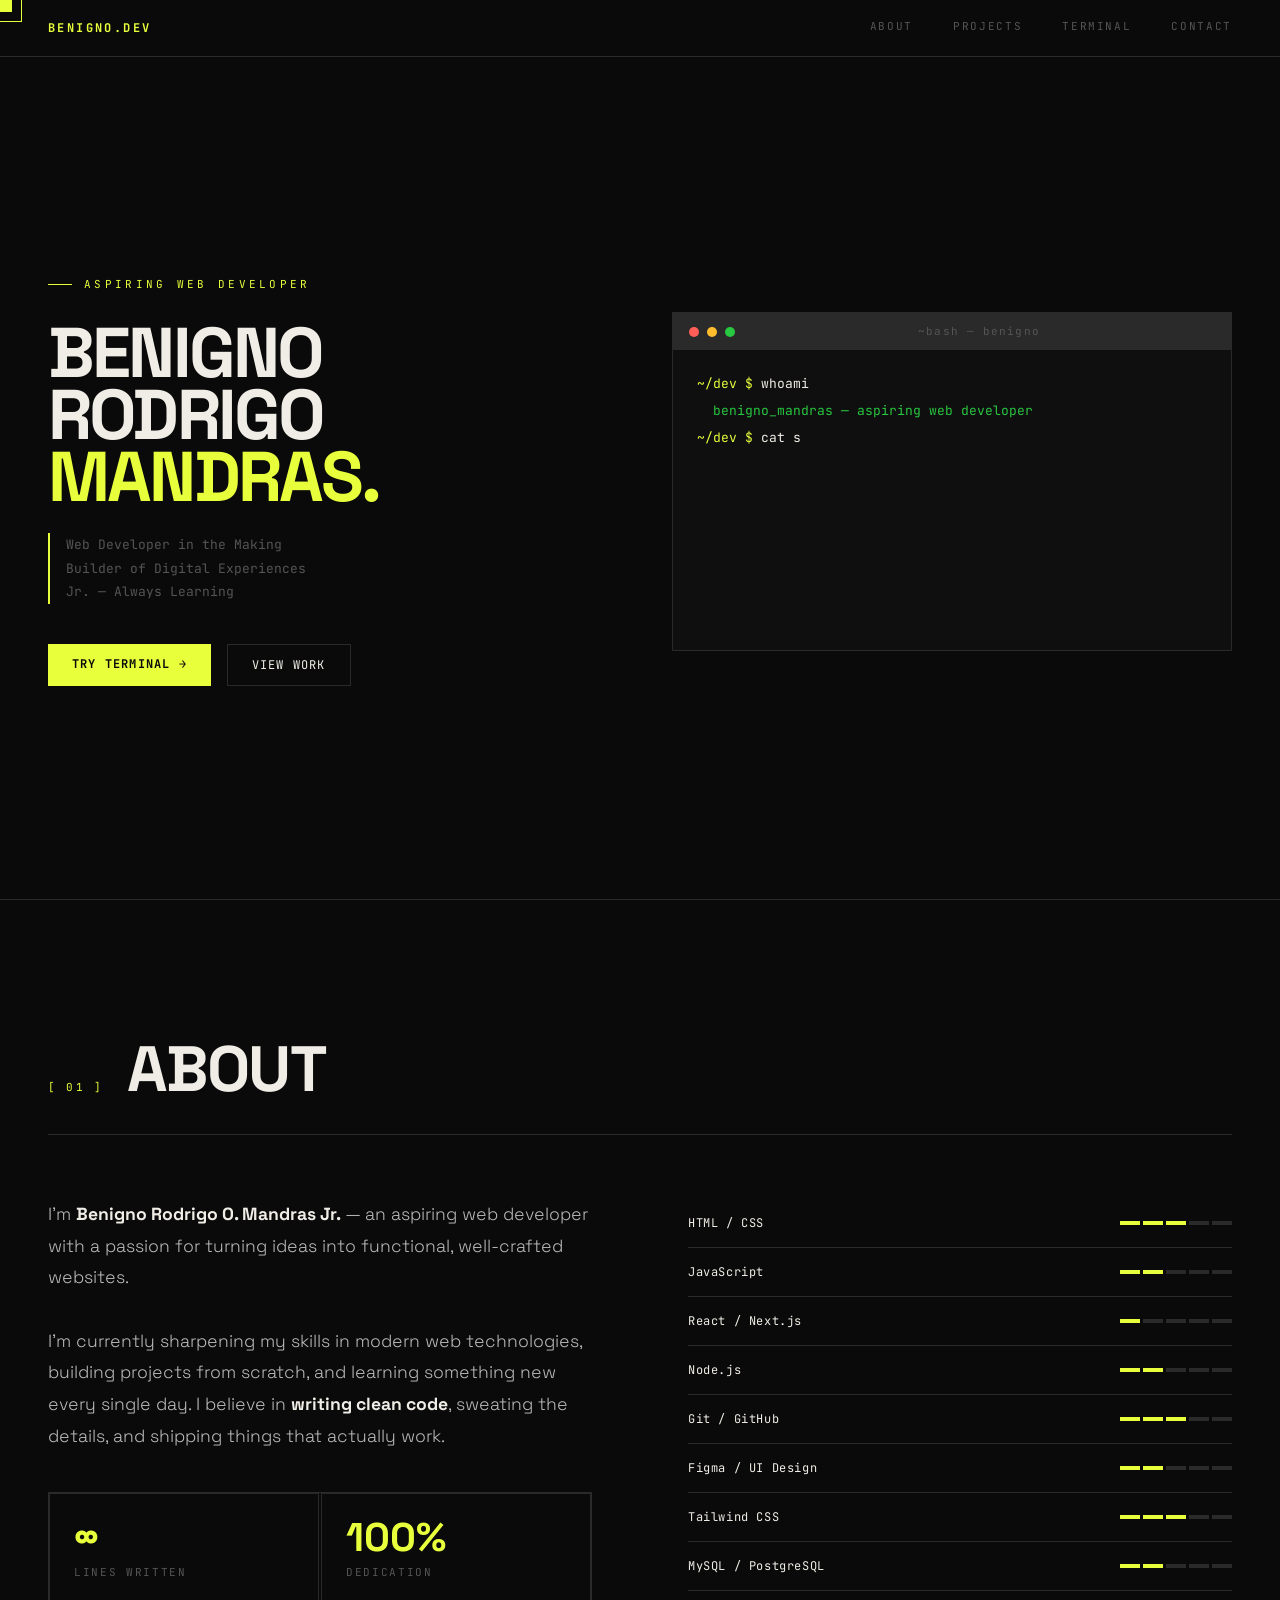
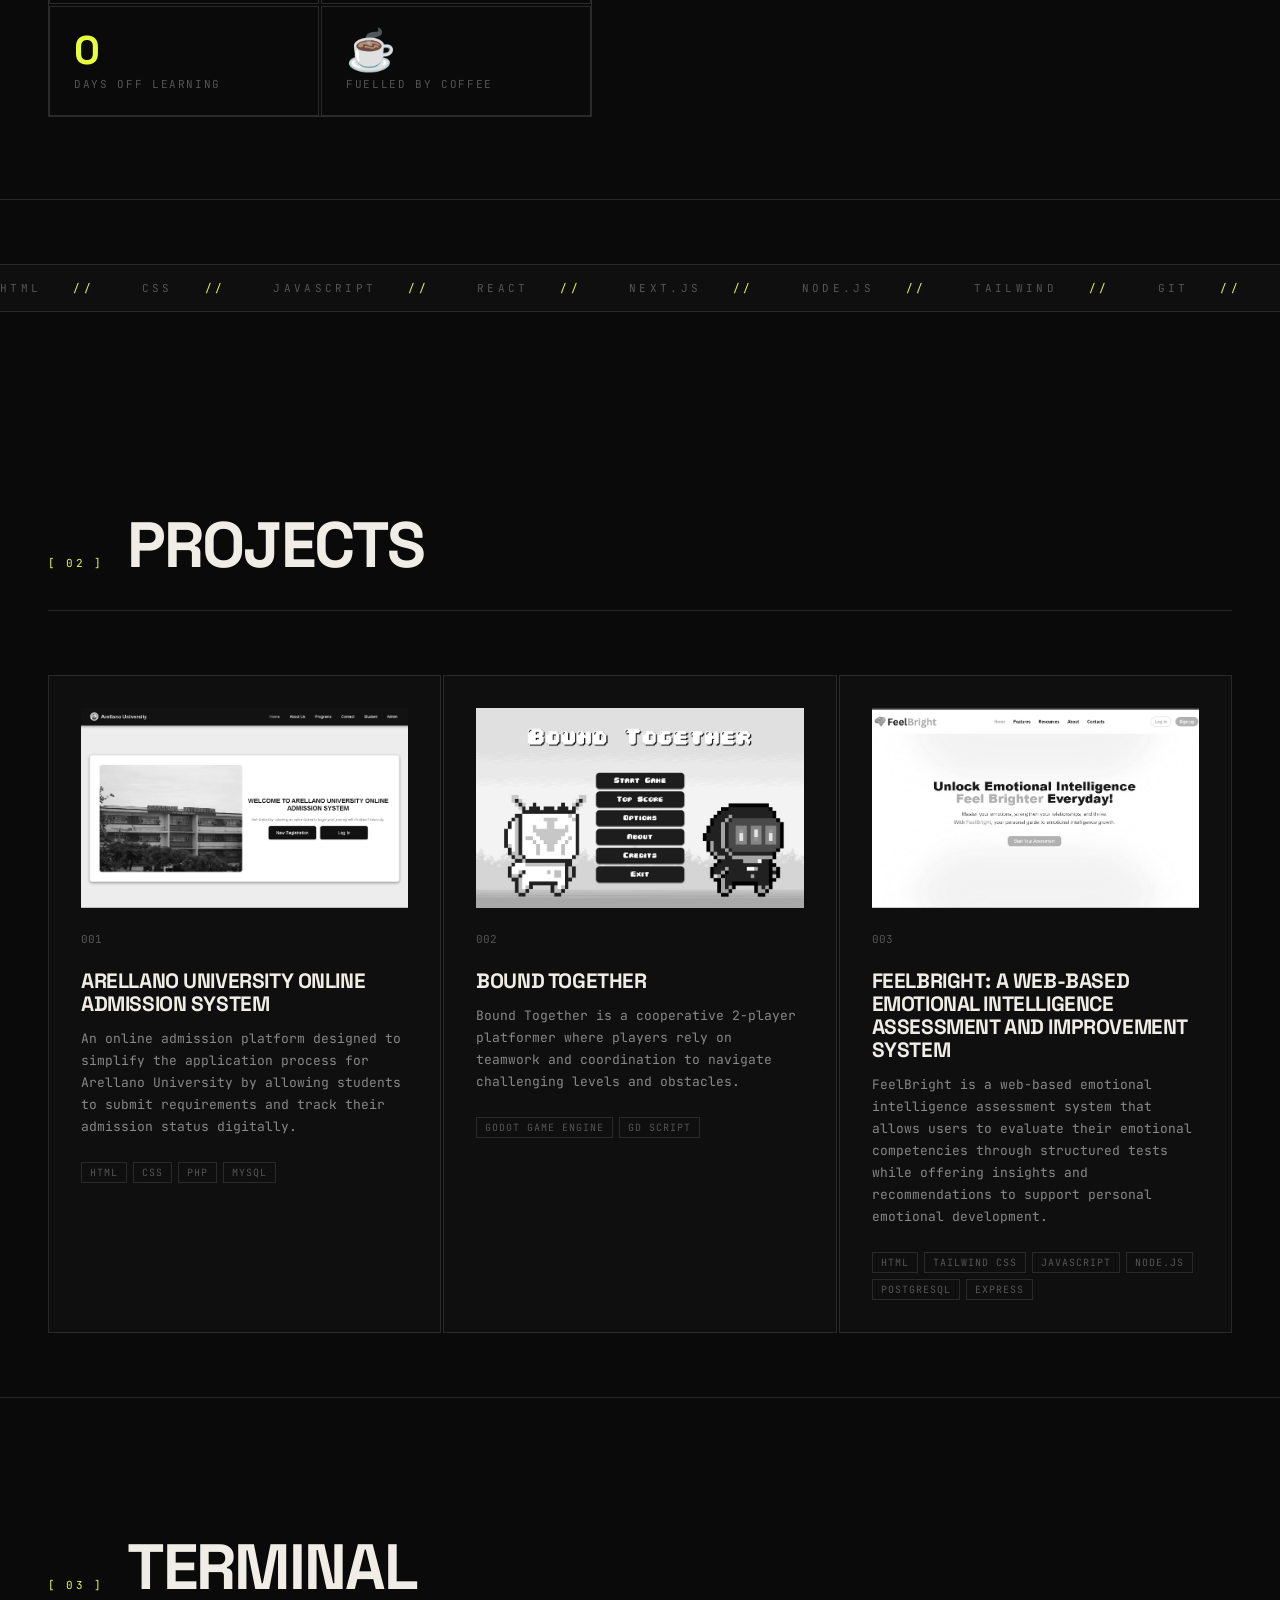
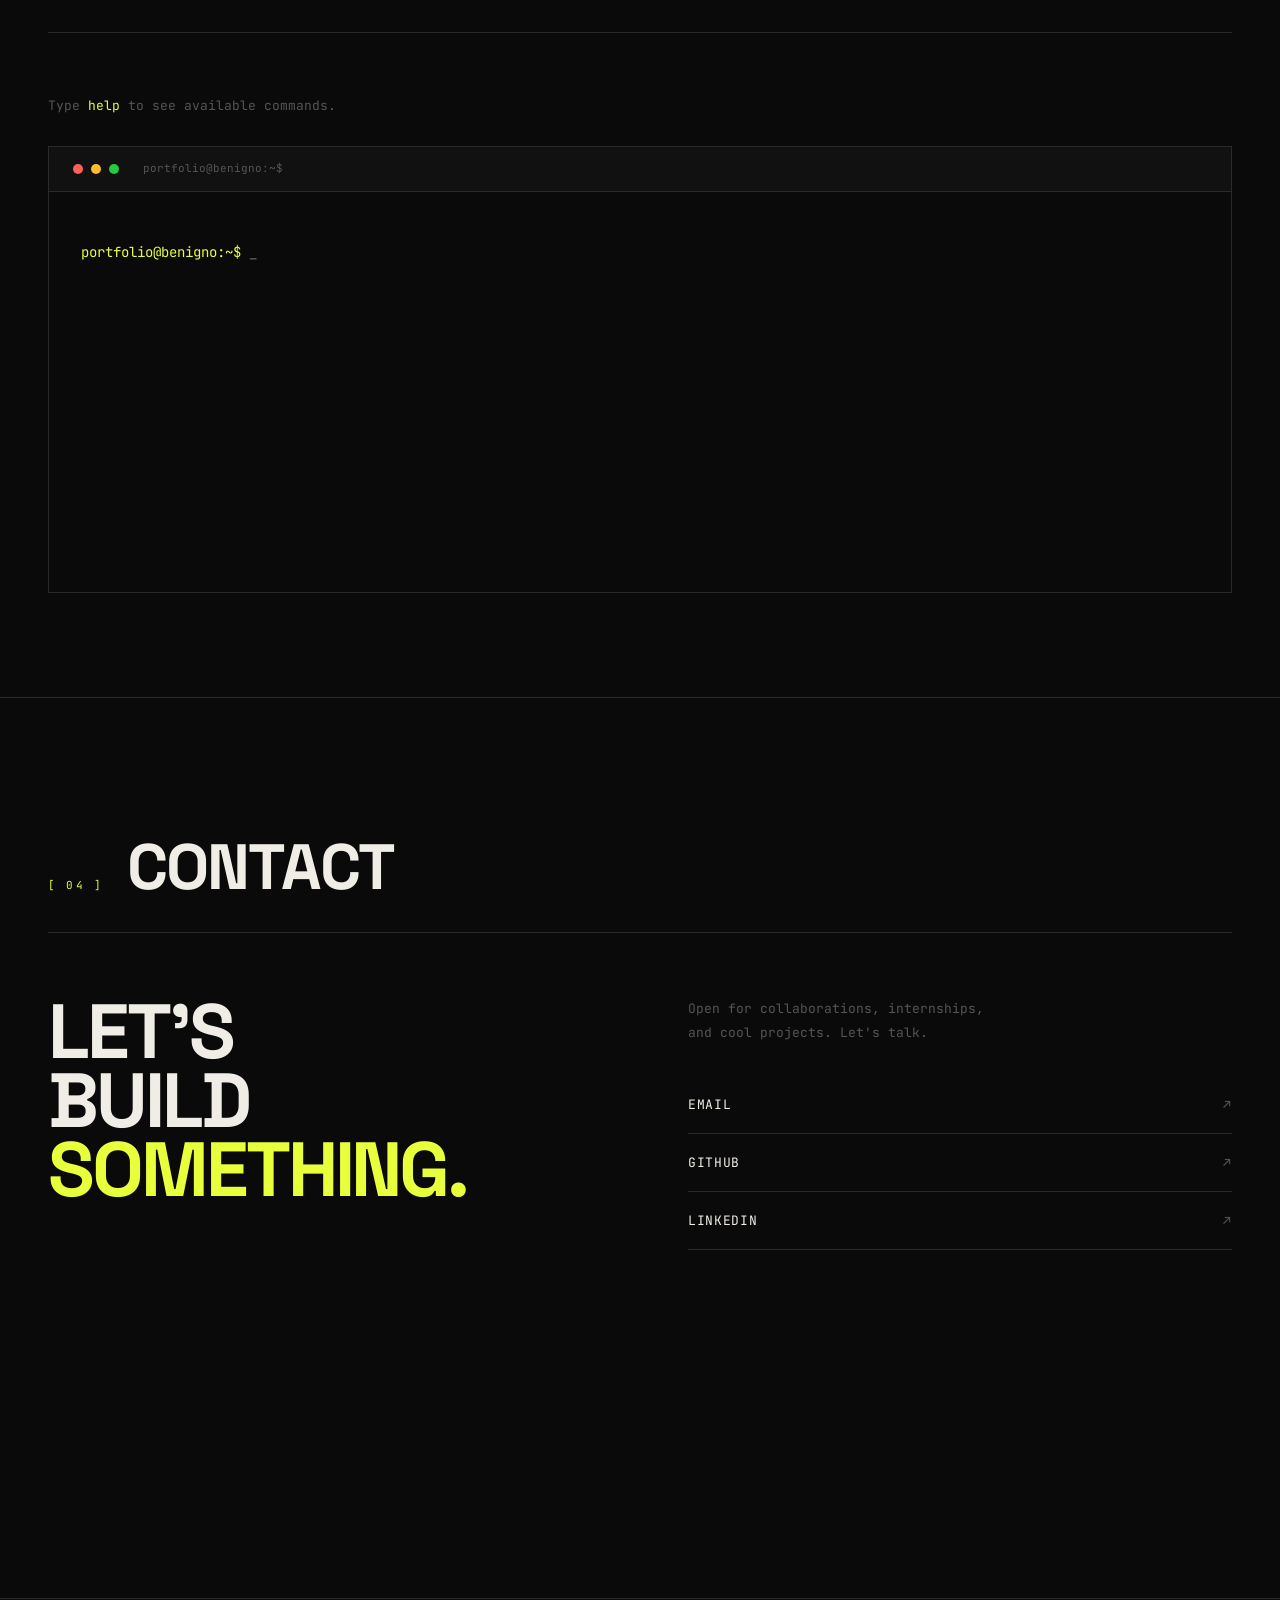
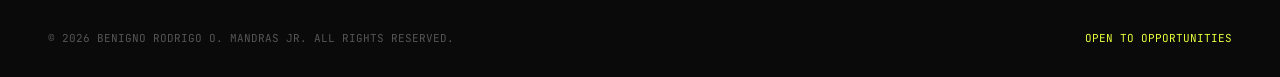
==== index.html @ 816c8759 "first commit" ====
<!DOCTYPE html>
<html lang="en">
<head>
<meta charset="UTF-8">
<meta name="viewport" content="width=device-width, initial-scale=1.0">
<title>BENIGNO MANDRAS — Portfolio</title>
<link href="https://fonts.googleapis.com/css2?family=JetBrains+Mono:wght@400;700&family=Space+Grotesk:wght@300;400;700;900&display=swap" rel="stylesheet">
<style>
  *, *::before, *::after { box-sizing: border-box; margin: 0; padding: 0; }

  :root {
    --black: #0a0a0a;
    --white: #f0ede6;
    --accent: #e8ff3c;   /* ← change this to any color you like */
    --gray: #2a2a2a;
    --mid: #555;
    --mono: 'JetBrains Mono', monospace;
    --sans: 'Space Grotesk', sans-serif;
  }

  html { scroll-behavior: smooth; }
  body { background: var(--black); color: var(--white); font-family: var(--sans); overflow-x: hidden; cursor: none; }

  /* ─── CUSTOM CURSOR ─── */
  #cursor { position: fixed; width: 12px; height: 12px; background: var(--accent); top: 0; left: 0; pointer-events: none; z-index: 9999; transition: transform 0.1s; }
  #cursor-ring { position: fixed; width: 32px; height: 32px; border: 1px solid var(--accent); top: 0; left: 0; pointer-events: none; z-index: 9998; transition: transform 0.25s ease, width 0.2s, height 0.2s; transform: translate(-10px, -10px); }
  body.hovering #cursor-ring { width: 48px; height: 48px; transform: translate(-18px, -18px); }

  /* ─── NAV ─── */
nav { position: fixed; top: 0; left: 0; right: 0; display: flex; justify-content: space-between; align-items: center; padding: 1.2rem 3rem; border-bottom: 1px solid var(--gray); background: var(--black); z-index: 100; font-family: var(--mono); font-size: 12px; }
.nav-logo { color: var(--accent); letter-spacing: 0.2em; font-weight: 700; }
.nav-links { display: flex; gap: 2.5rem; }
.nav-links a {
  color: var(--mid);
  text-decoration: none;
  letter-spacing: 0.15em;
  text-transform: uppercase;
  font-size: 11px;
  position: relative;
  padding-bottom: 4px;
  transition: color 0.2s;
}
.nav-links a::after {
  content: '';
  position: absolute;
  bottom: 0;
  left: 0;
  width: 0;
  height: 1px;
  background: var(--accent);
  transition: width 0.3s ease;
}
.nav-links a:hover { color: var(--accent); }
.nav-links a:hover::after { width: 100%; }
.nav-links a.active {
  color: var(--accent);
}
.nav-links a.active::after {
  width: 100%;
}

  /* ─── SECTIONS ─── */
  section { min-height: 100vh; padding: 8rem 3rem 4rem; }

  /* ─── HERO ─── */
  #hero { display: grid; grid-template-columns: 1fr 1fr; gap: 4rem; align-items: center; border-bottom: 1px solid var(--gray); overflow: hidden; }
  .hero-tag { font-family: var(--mono); font-size: 11px; color: var(--accent); letter-spacing: 0.3em; text-transform: uppercase; margin-bottom: 2rem; display: flex; align-items: center; gap: 0.75rem; }
  .hero-tag::before { content: ''; display: block; width: 24px; height: 1px; background: var(--accent); }

  h1.name { font-size: clamp(2.6rem, 5.5vw, 5.5rem); font-weight: 900; line-height: 0.88; letter-spacing: -0.04em; margin-bottom: 0.5rem; text-transform: uppercase; }
  h1.name span { color: var(--accent); }

  .hero-role { font-family: var(--mono); font-size: 13px; color: var(--mid); margin: 1.5rem 0 2.5rem; border-left: 2px solid var(--accent); padding-left: 1rem; line-height: 1.8; }

  .hero-btns { display: flex; gap: 1rem; flex-wrap: wrap; }
  .btn { font-family: var(--mono); font-size: 12px; letter-spacing: 0.1em; text-transform: uppercase; padding: 0.75rem 1.5rem; cursor: none; border: none; transition: all 0.2s; text-decoration: none; display: inline-block; }
  .btn-primary { background: var(--accent); color: var(--black); font-weight: 700; }
  .btn-primary:hover { background: var(--white); }
  .btn-outline { background: transparent; color: var(--white); border: 1px solid var(--gray); }
  .btn-outline:hover { border-color: var(--accent); color: var(--accent); }

  /* ─── HERO TERMINAL ─── */
  .hero-terminal { background: #0f0f0f; border: 1px solid var(--gray); font-family: var(--mono); font-size: 13px; line-height: 1.6; }
  .terminal-bar { background: var(--gray); padding: 0.6rem 1rem; display: flex; align-items: center; gap: 0.5rem; }
  .dot { width: 10px; height: 10px; border-radius: 50%; }
  .dot-r { background: #ff5f57; } .dot-y { background: #ffbd2e; } .dot-g { background: #28c840; }
  .terminal-title { font-size: 11px; color: var(--mid); margin-left: auto; margin-right: auto; letter-spacing: 0.1em; }
  .terminal-body { padding: 1.5rem; color: #ccc; min-height: 300px; }
  .t-line { margin-bottom: 0.4rem; }
  .t-prompt { color: var(--accent); }
  .t-cmd { color: var(--white); }
  .t-out { color: #888; padding-left: 1rem; }
  .t-green { color: #28c840; } .t-yellow { color: #ffbd2e; } .t-blue { color: #4fc3f7; }
  .cursor-blink { display: inline-block; width: 8px; height: 14px; background: var(--accent); vertical-align: text-bottom; animation: blink 1s step-end infinite; }
  @keyframes blink { 50% { opacity: 0; } }

  /* ─── SECTION HEADERS ─── */
  .section-header { display: flex; align-items: baseline; gap: 1.5rem; margin-bottom: 4rem; border-bottom: 1px solid var(--gray); padding-bottom: 1.5rem; }
  .section-num { font-family: var(--mono); font-size: 11px; color: var(--accent); letter-spacing: 0.2em; }
  .section-title { font-size: clamp(2.5rem, 5vw, 4rem); font-weight: 900; text-transform: uppercase; letter-spacing: -0.03em; }

  /* ─── ABOUT ─── */
  #about { border-bottom: 1px solid var(--gray); }
  .about-grid { display: grid; grid-template-columns: 1fr 1fr; gap: 6rem; align-items: start; }
  .about-bio { font-size: 1.1rem; line-height: 1.8; color: #bbb; font-weight: 300; }
  .about-bio strong { color: var(--white); font-weight: 700; }

  .stat-block { margin-top: 2.5rem; display: grid; grid-template-columns: 1fr 1fr; gap: 2px; border: 1px solid var(--gray); }
  .stat { padding: 1.5rem; border: 1px solid var(--gray); }
  .stat-num { font-size: 2.5rem; font-weight: 900; color: var(--accent); line-height: 1; }
  .stat-label { font-family: var(--mono); font-size: 11px; color: var(--mid); letter-spacing: 0.15em; text-transform: uppercase; margin-top: 0.4rem; }

  /* ─── SKILLS ─── */
  .skills-list { display: flex; flex-direction: column; gap: 0; }
  .skill-row { display: flex; justify-content: space-between; align-items: center; padding: 1rem 0; border-bottom: 1px solid var(--gray); font-family: var(--mono); font-size: 12px; letter-spacing: 0.05em; }
  .skill-name { color: var(--white); }
  .skill-bar { display: flex; gap: 3px; }
  .skill-pip { width: 20px; height: 4px; background: var(--gray); }
  .skill-pip.on { background: var(--accent); }

  /* ─── MARQUEE ─── */
  .marquee-wrap { overflow: hidden; border-top: 1px solid var(--gray); border-bottom: 1px solid var(--gray); padding: 1rem 0; margin: 4rem 0; background: #0f0f0f; }
  .marquee-track { display: flex; gap: 3rem; white-space: nowrap; animation: marquee 20s linear infinite; }
  .marquee-item { font-family: var(--mono); font-size: 11px; letter-spacing: 0.3em; text-transform: uppercase; color: var(--mid); display: flex; align-items: center; gap: 2rem; }
  .marquee-item::after { content: '//'; color: var(--accent); }
  @keyframes marquee { from { transform: translateX(0); } to { transform: translateX(-50%); } }

  /* ─── PROJECTS ─── */
  #projects { border-bottom: 1px solid var(--gray); }
  .projects-grid { display: grid; grid-template-columns: repeat(auto-fit, minmax(320px, 1fr)); gap: 2px; }
  .project-card { background: #0f0f0f; border: 1px solid var(--gray); padding: 2rem; transition: border-color 0.2s, background 0.2s; position: relative; overflow: hidden; }
  .project-card::before { content: ''; position: absolute; top: 0; left: 0; width: 3px; height: 0; background: var(--accent); transition: height 0.3s; }
  .project-card:hover { border-color: var(--accent); background: #111; }
  .project-card:hover::before { height: 100%; }
  .project-num { font-family: var(--mono); font-size: 11px; color: var(--mid); margin-bottom: 1.5rem; }
  .project-title { font-size: 1.3rem; font-weight: 700; text-transform: uppercase; letter-spacing: -0.02em; margin-bottom: 0.75rem; line-height: 1.1; }
  .project-desc { font-size: 13px; color: #888; line-height: 1.7; margin-bottom: 1.5rem; font-family: var(--mono); }
  .project-tags { display: flex; gap: 6px; flex-wrap: wrap; }
  .tag { font-family: var(--mono); font-size: 10px; letter-spacing: 0.1em; text-transform: uppercase; padding: 3px 8px; border: 1px solid var(--gray); color: var(--mid); }
  .project-card:hover img { filter: grayscale(0); }
  /* ─── TERMINAL SECTION ─── */
  #terminal-section { border-bottom: 1px solid var(--gray); }
  .big-terminal { background: #0a0a0a; border: 1px solid var(--gray); font-family: var(--mono); font-size: 14px; line-height: 1.8; }
  .big-terminal-bar { background: #111; padding: 0.75rem 1.5rem; display: flex; align-items: center; gap: 0.5rem; border-bottom: 1px solid var(--gray); }
  .big-terminal-body { padding: 2rem; min-height: 400px; }
  #terminal-output { color: #999; }
  #terminal-input-line { display: flex; align-items: center; gap: 0.5rem; margin-top: 1rem; }
  #terminal-input { background: transparent; border: none; outline: none; color: var(--white); font-family: var(--mono); font-size: 14px; flex: 1; caret-color: var(--accent); cursor: text; }

  /* ─── CONTACT ─── */
  .contact-grid { display: grid; grid-template-columns: 1fr 1fr; gap: 6rem; }
  .contact-headline { font-size: clamp(3rem, 6vw, 5.5rem); font-weight: 900; text-transform: uppercase; letter-spacing: -0.04em; line-height: 0.9; }
  .contact-headline span { color: var(--accent); display: block; }
  .contact-links { display: flex; flex-direction: column; gap: 0; }
  .contact-link { display: flex; justify-content: space-between; align-items: center; padding: 1.25rem 0; border-bottom: 1px solid var(--gray); text-decoration: none; color: var(--white); font-family: var(--mono); font-size: 13px; letter-spacing: 0.05em; transition: all 0.2s; }
  .contact-link:hover { color: var(--accent); padding-left: 1rem; }
  .contact-link .arrow { color: var(--mid); }
  .contact-link:hover .arrow { color: var(--accent); }

  /* ─── FOOTER ─── */
  footer { padding: 2rem 3rem; border-top: 1px solid var(--gray); display: flex; justify-content: space-between; align-items: center; font-family: var(--mono); font-size: 11px; color: var(--mid); }

  /* ─── RESPONSIVE ─── */
  @media (max-width: 768px) {
    nav { padding: 1rem 1.5rem; }
    .nav-links { display: none; }
    section { padding: 6rem 1.5rem 3rem; }
    #hero, .about-grid, .contact-grid { grid-template-columns: 1fr; gap: 3rem; }
    footer { flex-direction: column; gap: 0.5rem; text-align: center; }
  }
</style>
</head>
<body>

<div id="cursor"></div>
<div id="cursor-ring"></div>

<!-- ═══════════════════════════════════════════ -->
<!--  NAV — edit logo text and links below      -->
<!-- ═══════════════════════════════════════════ -->
<nav>
  <div class="nav-logo">BENIGNO.DEV</div>
  <div class="nav-links">
    <a href="#about">About</a>
    <a href="#projects">Projects</a>
    <a href="#terminal-section">Terminal</a>
    <a href="#contact">Contact</a>
  </div>
</nav>

<!-- ═══════════════════════════════════════════ -->
<!--  HERO — edit name, role lines, and buttons -->
<!-- ═══════════════════════════════════════════ -->
<section id="hero">
  <div class="hero-left">
    <div class="hero-tag">Aspiring Web Developer</div>
    <h1 class="name">
      BENIGNO<br>
      RODRIGO<br>
      <span>MANDRAS.</span>
    </h1>
    <div class="hero-role">
      Web Developer in the Making<br>
      Builder of Digital Experiences<br>
      Jr. — Always Learning
    </div>
    <div class="hero-btns">
      <a href="#terminal-section" class="btn btn-primary">Try Terminal →</a>
      <a href="#projects" class="btn btn-outline">View Work</a>
    </div>
  </div>

  <!-- Hero terminal is animated via JS below — edit heroLines array -->
  <div class="hero-terminal">
    <div class="terminal-bar">
      <div class="dot dot-r"></div>
      <div class="dot dot-y"></div>
      <div class="dot dot-g"></div>
      <div class="terminal-title">~bash — benigno</div>
    </div>
    <div class="terminal-body" id="hero-terminal-body"></div>
  </div>
</section>

<!-- ═══════════════════════════════════════════ -->
<!--  ABOUT — edit bio text and stat numbers    -->
<!-- ═══════════════════════════════════════════ -->
<section id="about">
  <div class="section-header">
    <span class="section-num">[ 01 ]</span>
    <h2 class="section-title">About</h2>
  </div>
  <div class="about-grid">
    <div>
      <p class="about-bio">
        I'm <strong>Benigno Rodrigo O. Mandras Jr.</strong> — an aspiring web developer
        with a passion for turning ideas into functional, well-crafted websites.
        <br><br>
        I'm currently sharpening my skills in modern web technologies, building projects
        from scratch, and learning something new every single day. I believe in
        <strong>writing clean code</strong>, sweating the details, and shipping things
        that actually work.
      </p>
      <div class="stat-block">
        <!-- Edit the number and label of each stat -->
        <div class="stat">
          <div class="stat-num">∞</div>
          <div class="stat-label">Lines Written</div>
        </div>
        <div class="stat">
          <div class="stat-num">100%</div>
          <div class="stat-label">Dedication</div>
        </div>
        <div class="stat">
          <div class="stat-num">0</div>
          <div class="stat-label">Days Off Learning</div>
        </div>
        <div class="stat">
          <div class="stat-num">☕</div>
          <div class="stat-label">Fuelled By Coffee</div>
        </div>
      </div>
    </div>

    <!-- Skills are rendered by JS — edit the `skills` array in the script below -->
    <div><div class="skills-list" id="skills-list"></div></div>
  </div>
</section>

<!-- Scrolling marquee — edit items in the `items` array in the script below -->
<div class="marquee-wrap"><div class="marquee-track" id="marquee"></div></div>

<!-- ═══════════════════════════════════════════ -->
<!--  PROJECTS — edit in the `projects` array   -->
<!--  in the script section below               -->
<!-- ═══════════════════════════════════════════ -->
<section id="projects">
  <div class="section-header">
    <span class="section-num">[ 02 ]</span>
    <h2 class="section-title">Projects</h2>
  </div>
  <div class="projects-grid" id="projects-grid"></div>
</section>

<!-- ═══════════════════════════════════════════ -->
<!--  TERMINAL — edit commands in the           -->
<!--  `commands` object in the script below     -->
<!-- ═══════════════════════════════════════════ -->
<section id="terminal-section">
  <div class="section-header">
    <span class="section-num">[ 03 ]</span>
    <h2 class="section-title">Terminal</h2>
  </div>
  <p style="font-family:var(--mono);font-size:13px;color:var(--mid);margin-bottom:2rem;">
    Type <span style="color:var(--accent)">help</span> to see available commands.
  </p>
  <div class="big-terminal">
    <div class="big-terminal-bar">
      <div class="dot dot-r"></div>
      <div class="dot dot-y"></div>
      <div class="dot dot-g"></div>
      <span style="font-family:var(--mono);font-size:11px;color:var(--mid);margin-left:1rem;">portfolio@benigno:~$</span>
    </div>
    <div class="big-terminal-body">
      <div id="terminal-output"></div>
      <div id="terminal-input-line">
        <span class="t-prompt">portfolio@benigno:~$</span>
        <input type="text" id="terminal-input" autocomplete="off" spellcheck="false" placeholder="_" />
      </div>
    </div>
  </div>
</section>

<!-- ═══════════════════════════════════════════ -->
<!--  CONTACT — edit links (href) below         -->
<!-- ═══════════════════════════════════════════ -->
<section id="contact">
  <div class="section-header">
    <span class="section-num">[ 04 ]</span>
    <h2 class="section-title">Contact</h2>
  </div>
  <div class="contact-grid">
    <div class="contact-headline">
      LET'S<br>BUILD<br><span>SOMETHING.</span>
    </div>
    <div>
      <p style="font-family:var(--mono);font-size:13px;color:var(--mid);margin-bottom:2rem;line-height:1.8;">
        Open for collaborations, internships,<br>and cool projects. Let's talk.
      </p>
      <div class="contact-links">
        <!-- Replace href values with your real links -->
        <a class="contact-link" href="mailto:benignomandras@gmail.com">
          <span>EMAIL</span><span class="arrow">↗</span>
        </a>
        <a class="contact-link" href="https://github.com/RedFleXx" target="_blank">
          <span>GITHUB</span><span class="arrow">↗</span>
        </a>
        <a class="contact-link" href="https://www.linkedin.com/in/mandras-benigno-rodrigo-104bab390/" target="_blank">
          <span>LINKEDIN</span><span class="arrow">↗</span>
        </a>
       
      </div>
    </div>
  </div>
</section>

<footer>
  <span>© 2026 BENIGNO RODRIGO O. MANDRAS JR. ALL RIGHTS RESERVED.</span>
  <span style="color:var(--accent)">OPEN TO OPPORTUNITIES</span>
</footer>


<script>
/* ════════════════════════════════════════════════════════
   CUSTOM CURSOR
════════════════════════════════════════════════════════ */
const cursor = document.getElementById('cursor');
const ring = document.getElementById('cursor-ring');
document.addEventListener('mousemove', e => {
  cursor.style.transform = `translate(${e.clientX - 6}px, ${e.clientY - 6}px)`;
  ring.style.transform = `translate(${e.clientX - 16}px, ${e.clientY - 16}px)`;
});
document.querySelectorAll('a, button, input, .project-card').forEach(el => {
  el.addEventListener('mouseenter', () => document.body.classList.add('hovering'));
  el.addEventListener('mouseleave', () => document.body.classList.remove('hovering'));
});


/* ════════════════════════════════════════════════════════
   HERO TERMINAL ANIMATION
   Edit the `cmd` and `text` values to change what types
   out automatically on page load.
════════════════════════════════════════════════════════ */
const heroLines = [
  { type: 'prompt', cmd: 'whoami',           delay: 800 },
  { type: 'out', text: 'benigno_mandras — aspiring web developer', delay: 400, cls: 't-green' },
  { type: 'prompt', cmd: 'cat skills.txt',   delay: 900 },
  { type: 'out', text: 'HTML  CSS  JavaScript  React',             delay: 200 },
  { type: 'out', text: 'Node.js  Git  Figma  Tailwind',            delay: 200 },
  { type: 'prompt', cmd: 'ls projects/',     delay: 900 },
  { type: 'out', text: 'Arellano Online Admission System/',     delay: 150, cls: 't-blue' },
  { type: 'out', text: 'Bound Together/',      delay: 150, cls: 't-blue' },
  { type: 'out', text: 'FeelBright/',      delay: 150, cls: 't-blue' },
  { type: 'prompt', cmd: 'echo $STATUS',     delay: 900 },
  { type: 'out', text: '✓ Open to opportunities', delay: 300, cls: 't-green' },
];

const heroBody = document.getElementById('hero-terminal-body');
let hIdx = 0;
function typeHero() {
  if (hIdx >= heroLines.length) {
    heroBody.innerHTML += `<div class="t-line"><span class="t-prompt">~/dev $</span> <span class="cursor-blink"></span></div>`;
    return;
  }
  const l = heroLines[hIdx++];
  if (l.type === 'prompt') {
    const el = document.createElement('div');
    el.className = 't-line';
    el.innerHTML = `<span class="t-prompt">~/dev $</span> <span class="t-cmd"></span>`;
    heroBody.appendChild(el);
    const cmdEl = el.querySelector('.t-cmd');
    let ci = 0;
    const typeChar = () => {
      if (ci < l.cmd.length) { cmdEl.textContent += l.cmd[ci++]; setTimeout(typeChar, 55); }
      else setTimeout(typeHero, l.delay);
    };
    typeChar();
  } else {
    setTimeout(() => {
      const el = document.createElement('div');
      el.className = `t-line t-out ${l.cls || ''}`;
      el.textContent = l.text;
      heroBody.appendChild(el);
      typeHero();
    }, l.delay);
  }
}
setTimeout(typeHero, 600);


/* ════════════════════════════════════════════════════════
   SKILLS
   name  — displayed label
   level — filled pips out of 5 (1 = beginner, 5 = expert)
════════════════════════════════════════════════════════ */
const skills = [
  { name: 'HTML / CSS',       level: 3 },
  { name: 'JavaScript',       level: 2 },
  { name: 'React / Next.js',  level: 1 },
  { name: 'Node.js',          level: 2 },
  { name: 'Git / GitHub',     level: 3 },
  { name: 'Figma / UI Design',level: 2 },
  { name: 'Tailwind CSS',     level: 3 },
  { name: 'MySQL / PostgreSQL', level: 2 },
];

const skillsList = document.getElementById('skills-list');
skills.forEach(s => {
  const row = document.createElement('div');
  row.className = 'skill-row';
  let pips = '';
  for (let i = 1; i <= 5; i++) pips += `<div class="skill-pip ${i <= s.level ? 'on' : ''}"></div>`;
  row.innerHTML = `<span class="skill-name">${s.name}</span><div class="skill-bar">${pips}</div>`;
  skillsList.appendChild(row);
});


/* ════════════════════════════════════════════════════════
   MARQUEE
   Add or remove items from this array freely.
════════════════════════════════════════════════════════ */
const items = ['HTML', 'CSS', 'JavaScript', 'React', 'Next.js', 'Node.js', 'Tailwind', 'Git', 'Figma', 'MySQL', 'PostgreSQL', 'Web Dev'];
const marquee = document.getElementById('marquee');
let mHtml = '';
for (let i = 0; i < 3; i++) items.forEach(t => { mHtml += `<span class="marquee-item">${t}</span>`; });
marquee.innerHTML = mHtml;


/* ════════════════════════════════════════════════════════
   PROJECTS
   Add as many objects as you want.
   num   — display number e.g. '001'
   title — project title (shown in UPPERCASE)
   desc  — short description (shown in monospace)
   tags  — array of tech stack strings
   link  — optional: add a `link: 'https://...'` key and
            handle the click below if you want cards
            to be clickable
════════════════════════════════════════════════════════ */
const projects = [
  {
    num: '001',
    title: 'Arellano University Online Admission System',
    desc: 'An online admission platform designed to simplify the application process for Arellano University by allowing students to submit requirements and track their admission status digitally.',
    tags: ['HTML', 'CSS', 'PHP', 'MySQL'],
    img: 'auajs.jpg',
  },
  {
    num: '002',
    title: 'Bound Together',
    desc: 'Bound Together is a cooperative 2-player platformer where players rely on teamwork and coordination to navigate challenging levels and obstacles.',
    tags: ['Godot Game Engine', 'GD Script'],
    img: 'bound.jpg',
  },
  {
    num: '003',
    title: 'FeelBright: A Web-Based Emotional Intelligence Assessment And Improvement System',
    desc: 'FeelBright is a web-based emotional intelligence assessment system that allows users to evaluate their emotional competencies through structured tests while offering insights and recommendations to support personal emotional development.',
    tags: ['HTML', 'Tailwind CSS', 'JavaScript', 'Node.js', 'PostgreSQL', 'Express'],
    img: 'fbright.jpg',
  },
];

const grid = document.getElementById('projects-grid');
projects.forEach(p => {
  const card = document.createElement('div');
  card.className = 'project-card';
  card.innerHTML = `
    <img src="${p.img}" alt="${p.title}" style="width:100%;height:200px;object-fit:cover;display:block;margin-bottom:1.5rem;filter:grayscale(1);transition:filter 0.3s;">
    <div class="project-num">${p.num}</div>
    <div class="project-title">${p.title}</div>
    <div class="project-desc">${p.desc}</div>
    <div class="project-tags">${p.tags.map(t => `<span class="tag">${t}</span>`).join('')}</div>
  `;
  if (p.link) card.style.cursor = 'pointer', card.addEventListener('click', () => window.open(p.link, '_blank'));
  grid.appendChild(card);
  card.addEventListener('mouseenter', () => document.body.classList.add('hovering'));
  card.addEventListener('mouseleave', () => document.body.classList.remove('hovering'));
});


/* ════════════════════════════════════════════════════════
   TERMINAL COMMANDS
   Each key is a command the user can type.
   Return an HTML string, or null for side-effects (clear).
   You can add new commands by adding new keys.
════════════════════════════════════════════════════════ */
const termOutput = document.getElementById('terminal-output');
const termInput  = document.getElementById('terminal-input');

const commands = {

  help: () => `<span style="color:var(--accent)">available commands:</span>
<span class="t-out">  about       — who am i</span>
<span class="t-out">  skills      — my tech stack</span>
<span class="t-out">  projects    — my work</span>
<span class="t-out">  contact     — get in touch</span>
<span class="t-out">  status      — availability</span>
<span class="t-out">  clear       — clear terminal</span>
<span class="t-out">  joke        — why not</span>`,

  about: () => `<span style="color:var(--accent)">$ cat about.txt</span>
<span class="t-out">Name    : Benigno Rodrigo O. Mandras Jr.</span>
<span class="t-out">Alias   : Benigno / Ben</span>
<span class="t-out">Role    : Aspiring Web Developer</span>
<span class="t-out">Based   : Philippines</span>
<span class="t-out">Focus   : Backend</span>`,

  skills: () => `<span style="color:var(--accent)">$ ls -la skills/</span>
<span class="t-green">Core        :</span> <span class="t-out">HTML, CSS, JavaScript</span>
<span class="t-green">Frontend    :</span> <span class="t-out">React, Next.js, Tailwind CSS</span>
<span class="t-green">Backend     :</span> <span class="t-out">Node.js, express</span>
<span class="t-green">Database    :</span> <span class="t-out">MySQL, PostgreSQL</span>
<span class="t-green">Tools       :</span> <span class="t-out">Git, Figma, VS Code</span>`,

  projects: () => `<span style="color:var(--accent)">$ ls -la projects/</span>
<span class="t-blue">001</span> <span class="t-out">Arellano Online Admission System/    Online Admission System</span>
<span class="t-blue">002</span> <span class="t-out">Bound Together/     2 Player Platformer Game</span>
<span class="t-blue">003</span> <span class="t-out">FeelBright/     Emotional Intelligence Asssessment</span>`,

  contact: () => `<span style="color:var(--accent)">$ cat contact.txt</span>
<span class="t-out">Name    : Benigno Rodrigo O. Mandras Jr.</span>
<span class="t-out">Email   : benignomandras027@gmail.com</span>
<span class="t-out">GitHub  : https://github.com/RedFleXx</span>
<span class="t-out">LinkedIn: https://www.linkedin.com/in/mandras-benigno-rodrigo-104bab390/</span>`,

  status: () => `<span style="color:var(--accent)">$ systemctl status career</span>
<span class="t-green">● Open to internships,collabs</span>
<span class="t-out">  Active: building & learning every day</span>
<span class="t-out">  Location: Philippines (open to remote)</span>`,

  joke: () => `<span style="color:var(--accent)">$ sudo make me laugh</span>
<span class="t-out">A web developer walks into a bar.</span>
<span class="t-yellow">Tables. Everywhere.</span>`,

  clear: () => { termOutput.innerHTML = ''; return null; },

  /* ── Add your own command below, like this: ──
  hello: () => `<span class="t-green">Hello, world!</span>`,
  ── */
};

function appendOutput(html) {
  if (html === null) return;
  const div = document.createElement('div');
  div.style.cssText = 'margin-bottom:1.2rem;font-family:var(--mono);font-size:13px;line-height:1.8;';
  div.innerHTML = html;
  termOutput.appendChild(div);
}

termInput.addEventListener('keydown', e => {
  if (e.key !== 'Enter') return;
  const raw = termInput.value.trim().toLowerCase();
  if (!raw) return;
  const echo = document.createElement('div');
  echo.style.cssText = 'margin-bottom:0.4rem;font-family:var(--mono);font-size:13px;';
  echo.innerHTML = `<span class="t-prompt">portfolio@benigno:~$</span> <span style="color:var(--white)">${termInput.value.trim()}</span>`;
  termOutput.appendChild(echo);
  termInput.value = '';
  if (commands[raw]) appendOutput(commands[raw]());
  else appendOutput(`<span style="color:#e74c3c">command not found: ${raw}</span>\n<span class="t-out">Type 'help' for available commands.</span>`);
});

document.getElementById('terminal-section').addEventListener('click', () => termInput.focus());
// ─── ACTIVE NAV HIGHLIGHT ON SCROLL ───
const sections = document.querySelectorAll('section');
const navLinks = document.querySelectorAll('.nav-links a');

window.addEventListener('scroll', () => {
  let current = '';
  sections.forEach(section => {
    const sectionTop = section.offsetTop - 120;
    if (window.scrollY >= sectionTop) current = section.getAttribute('id');
  });

  navLinks.forEach(link => {
    link.classList.remove('active');
    if (link.getAttribute('href') === `#${current}`) link.classList.add('active');
  });
});
</script>
</body>
</html>
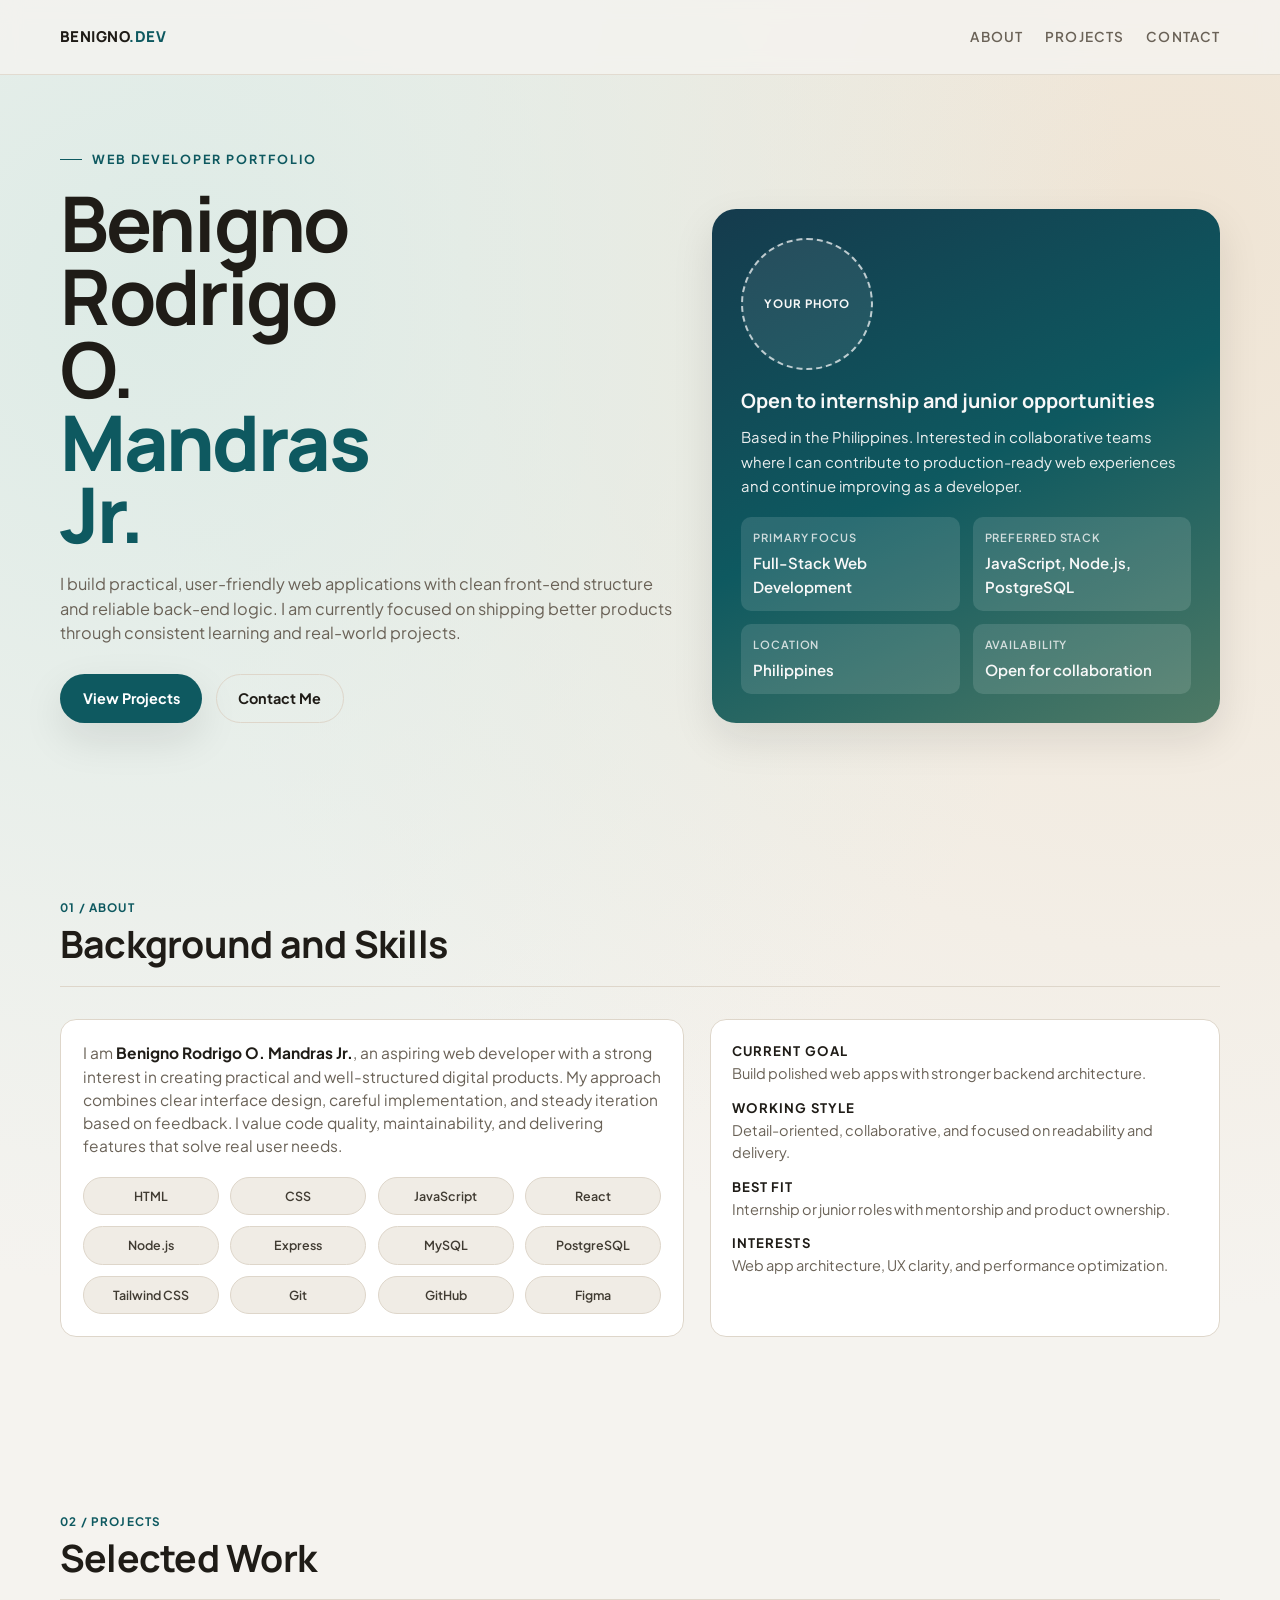
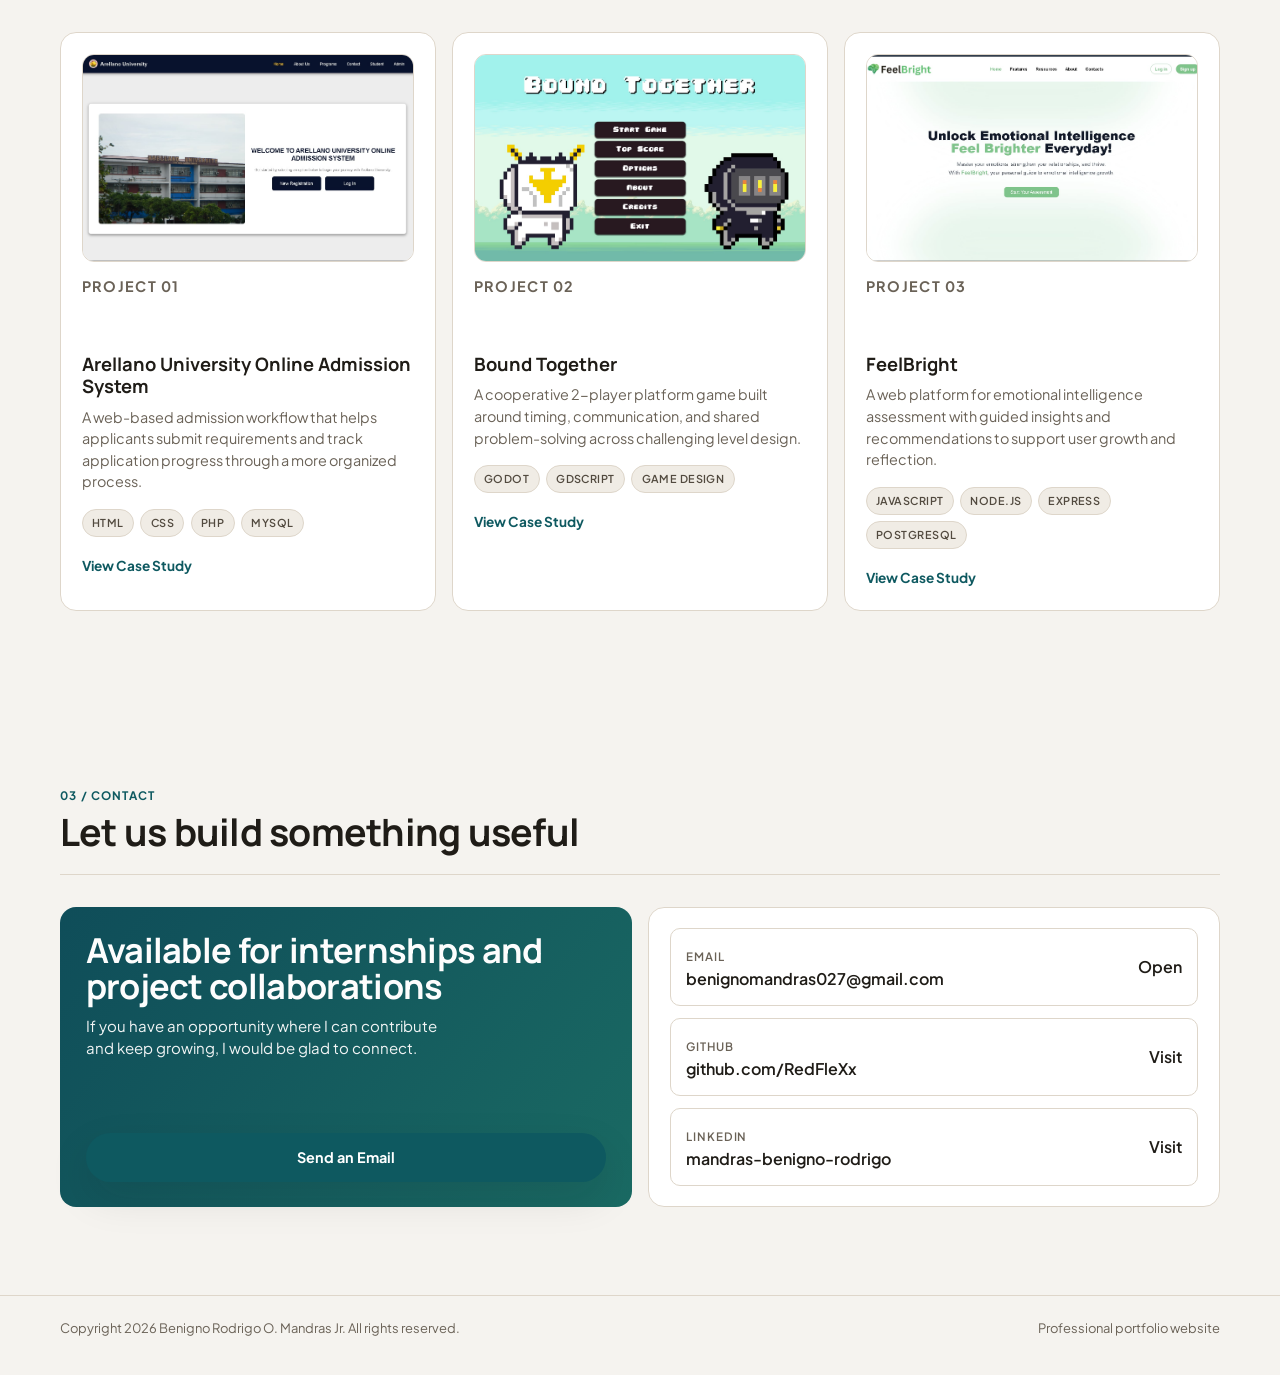
==== commit e07d4795: "Refactor code structure for improved readability and maintainability" ====
--- a/index.html
+++ b/index.html
@@ -1,613 +1,877 @@
 <!DOCTYPE html>
 <html lang="en">
 <head>
-<meta charset="UTF-8">
-<meta name="viewport" content="width=device-width, initial-scale=1.0">
-<title>BENIGNO MANDRAS — Portfolio</title>
-<link href="https://fonts.googleapis.com/css2?family=JetBrains+Mono:wght@400;700&family=Space+Grotesk:wght@300;400;700;900&display=swap" rel="stylesheet">
-<style>
-  *, *::before, *::after { box-sizing: border-box; margin: 0; padding: 0; }
-
-  :root {
-    --black: #0a0a0a;
-    --white: #f0ede6;
-    --accent: #e8ff3c;   /* ← change this to any color you like */
-    --gray: #2a2a2a;
-    --mid: #555;
-    --mono: 'JetBrains Mono', monospace;
-    --sans: 'Space Grotesk', sans-serif;
-  }
-
-  html { scroll-behavior: smooth; }
-  body { background: var(--black); color: var(--white); font-family: var(--sans); overflow-x: hidden; cursor: none; }
-
-  /* ─── CUSTOM CURSOR ─── */
-  #cursor { position: fixed; width: 12px; height: 12px; background: var(--accent); top: 0; left: 0; pointer-events: none; z-index: 9999; transition: transform 0.1s; }
-  #cursor-ring { position: fixed; width: 32px; height: 32px; border: 1px solid var(--accent); top: 0; left: 0; pointer-events: none; z-index: 9998; transition: transform 0.25s ease, width 0.2s, height 0.2s; transform: translate(-10px, -10px); }
-  body.hovering #cursor-ring { width: 48px; height: 48px; transform: translate(-18px, -18px); }
-
-  /* ─── NAV ─── */
-nav { position: fixed; top: 0; left: 0; right: 0; display: flex; justify-content: space-between; align-items: center; padding: 1.2rem 3rem; border-bottom: 1px solid var(--gray); background: var(--black); z-index: 100; font-family: var(--mono); font-size: 12px; }
-.nav-logo { color: var(--accent); letter-spacing: 0.2em; font-weight: 700; }
-.nav-links { display: flex; gap: 2.5rem; }
-.nav-links a {
-  color: var(--mid);
-  text-decoration: none;
-  letter-spacing: 0.15em;
-  text-transform: uppercase;
-  font-size: 11px;
-  position: relative;
-  padding-bottom: 4px;
-  transition: color 0.2s;
-}
-.nav-links a::after {
-  content: '';
-  position: absolute;
-  bottom: 0;
-  left: 0;
-  width: 0;
-  height: 1px;
-  background: var(--accent);
-  transition: width 0.3s ease;
-}
-.nav-links a:hover { color: var(--accent); }
-.nav-links a:hover::after { width: 100%; }
-.nav-links a.active {
-  color: var(--accent);
-}
-.nav-links a.active::after {
-  width: 100%;
-}
-
-  /* ─── SECTIONS ─── */
-  section { min-height: 100vh; padding: 8rem 3rem 4rem; }
-
-  /* ─── HERO ─── */
-  #hero { display: grid; grid-template-columns: 1fr 1fr; gap: 4rem; align-items: center; border-bottom: 1px solid var(--gray); overflow: hidden; }
-  .hero-tag { font-family: var(--mono); font-size: 11px; color: var(--accent); letter-spacing: 0.3em; text-transform: uppercase; margin-bottom: 2rem; display: flex; align-items: center; gap: 0.75rem; }
-  .hero-tag::before { content: ''; display: block; width: 24px; height: 1px; background: var(--accent); }
-
-  h1.name { font-size: clamp(2.6rem, 5.5vw, 5.5rem); font-weight: 900; line-height: 0.88; letter-spacing: -0.04em; margin-bottom: 0.5rem; text-transform: uppercase; }
-  h1.name span { color: var(--accent); }
-
-  .hero-role { font-family: var(--mono); font-size: 13px; color: var(--mid); margin: 1.5rem 0 2.5rem; border-left: 2px solid var(--accent); padding-left: 1rem; line-height: 1.8; }
-
-  .hero-btns { display: flex; gap: 1rem; flex-wrap: wrap; }
-  .btn { font-family: var(--mono); font-size: 12px; letter-spacing: 0.1em; text-transform: uppercase; padding: 0.75rem 1.5rem; cursor: none; border: none; transition: all 0.2s; text-decoration: none; display: inline-block; }
-  .btn-primary { background: var(--accent); color: var(--black); font-weight: 700; }
-  .btn-primary:hover { background: var(--white); }
-  .btn-outline { background: transparent; color: var(--white); border: 1px solid var(--gray); }
-  .btn-outline:hover { border-color: var(--accent); color: var(--accent); }
-
-  /* ─── HERO TERMINAL ─── */
-  .hero-terminal { background: #0f0f0f; border: 1px solid var(--gray); font-family: var(--mono); font-size: 13px; line-height: 1.6; }
-  .terminal-bar { background: var(--gray); padding: 0.6rem 1rem; display: flex; align-items: center; gap: 0.5rem; }
-  .dot { width: 10px; height: 10px; border-radius: 50%; }
-  .dot-r { background: #ff5f57; } .dot-y { background: #ffbd2e; } .dot-g { background: #28c840; }
-  .terminal-title { font-size: 11px; color: var(--mid); margin-left: auto; margin-right: auto; letter-spacing: 0.1em; }
-  .terminal-body { padding: 1.5rem; color: #ccc; min-height: 300px; }
-  .t-line { margin-bottom: 0.4rem; }
-  .t-prompt { color: var(--accent); }
-  .t-cmd { color: var(--white); }
-  .t-out { color: #888; padding-left: 1rem; }
-  .t-green { color: #28c840; } .t-yellow { color: #ffbd2e; } .t-blue { color: #4fc3f7; }
-  .cursor-blink { display: inline-block; width: 8px; height: 14px; background: var(--accent); vertical-align: text-bottom; animation: blink 1s step-end infinite; }
-  @keyframes blink { 50% { opacity: 0; } }
-
-  /* ─── SECTION HEADERS ─── */
-  .section-header { display: flex; align-items: baseline; gap: 1.5rem; margin-bottom: 4rem; border-bottom: 1px solid var(--gray); padding-bottom: 1.5rem; }
-  .section-num { font-family: var(--mono); font-size: 11px; color: var(--accent); letter-spacing: 0.2em; }
-  .section-title { font-size: clamp(2.5rem, 5vw, 4rem); font-weight: 900; text-transform: uppercase; letter-spacing: -0.03em; }
-
-  /* ─── ABOUT ─── */
-  #about { border-bottom: 1px solid var(--gray); }
-  .about-grid { display: grid; grid-template-columns: 1fr 1fr; gap: 6rem; align-items: start; }
-  .about-bio { font-size: 1.1rem; line-height: 1.8; color: #bbb; font-weight: 300; }
-  .about-bio strong { color: var(--white); font-weight: 700; }
-
-  .stat-block { margin-top: 2.5rem; display: grid; grid-template-columns: 1fr 1fr; gap: 2px; border: 1px solid var(--gray); }
-  .stat { padding: 1.5rem; border: 1px solid var(--gray); }
-  .stat-num { font-size: 2.5rem; font-weight: 900; color: var(--accent); line-height: 1; }
-  .stat-label { font-family: var(--mono); font-size: 11px; color: var(--mid); letter-spacing: 0.15em; text-transform: uppercase; margin-top: 0.4rem; }
-
-  /* ─── SKILLS ─── */
-  .skills-list { display: flex; flex-direction: column; gap: 0; }
-  .skill-row { display: flex; justify-content: space-between; align-items: center; padding: 1rem 0; border-bottom: 1px solid var(--gray); font-family: var(--mono); font-size: 12px; letter-spacing: 0.05em; }
-  .skill-name { color: var(--white); }
-  .skill-bar { display: flex; gap: 3px; }
-  .skill-pip { width: 20px; height: 4px; background: var(--gray); }
-  .skill-pip.on { background: var(--accent); }
-
-  /* ─── MARQUEE ─── */
-  .marquee-wrap { overflow: hidden; border-top: 1px solid var(--gray); border-bottom: 1px solid var(--gray); padding: 1rem 0; margin: 4rem 0; background: #0f0f0f; }
-  .marquee-track { display: flex; gap: 3rem; white-space: nowrap; animation: marquee 20s linear infinite; }
-  .marquee-item { font-family: var(--mono); font-size: 11px; letter-spacing: 0.3em; text-transform: uppercase; color: var(--mid); display: flex; align-items: center; gap: 2rem; }
-  .marquee-item::after { content: '//'; color: var(--accent); }
-  @keyframes marquee { from { transform: translateX(0); } to { transform: translateX(-50%); } }
-
-  /* ─── PROJECTS ─── */
-  #projects { border-bottom: 1px solid var(--gray); }
-  .projects-grid { display: grid; grid-template-columns: repeat(auto-fit, minmax(320px, 1fr)); gap: 2px; }
-  .project-card { background: #0f0f0f; border: 1px solid var(--gray); padding: 2rem; transition: border-color 0.2s, background 0.2s; position: relative; overflow: hidden; }
-  .project-card::before { content: ''; position: absolute; top: 0; left: 0; width: 3px; height: 0; background: var(--accent); transition: height 0.3s; }
-  .project-card:hover { border-color: var(--accent); background: #111; }
-  .project-card:hover::before { height: 100%; }
-  .project-num { font-family: var(--mono); font-size: 11px; color: var(--mid); margin-bottom: 1.5rem; }
-  .project-title { font-size: 1.3rem; font-weight: 700; text-transform: uppercase; letter-spacing: -0.02em; margin-bottom: 0.75rem; line-height: 1.1; }
-  .project-desc { font-size: 13px; color: #888; line-height: 1.7; margin-bottom: 1.5rem; font-family: var(--mono); }
-  .project-tags { display: flex; gap: 6px; flex-wrap: wrap; }
-  .tag { font-family: var(--mono); font-size: 10px; letter-spacing: 0.1em; text-transform: uppercase; padding: 3px 8px; border: 1px solid var(--gray); color: var(--mid); }
-  .project-card:hover img { filter: grayscale(0); }
-  /* ─── TERMINAL SECTION ─── */
-  #terminal-section { border-bottom: 1px solid var(--gray); }
-  .big-terminal { background: #0a0a0a; border: 1px solid var(--gray); font-family: var(--mono); font-size: 14px; line-height: 1.8; }
-  .big-terminal-bar { background: #111; padding: 0.75rem 1.5rem; display: flex; align-items: center; gap: 0.5rem; border-bottom: 1px solid var(--gray); }
-  .big-terminal-body { padding: 2rem; min-height: 400px; }
-  #terminal-output { color: #999; }
-  #terminal-input-line { display: flex; align-items: center; gap: 0.5rem; margin-top: 1rem; }
-  #terminal-input { background: transparent; border: none; outline: none; color: var(--white); font-family: var(--mono); font-size: 14px; flex: 1; caret-color: var(--accent); cursor: text; }
-
-  /* ─── CONTACT ─── */
-  .contact-grid { display: grid; grid-template-columns: 1fr 1fr; gap: 6rem; }
-  .contact-headline { font-size: clamp(3rem, 6vw, 5.5rem); font-weight: 900; text-transform: uppercase; letter-spacing: -0.04em; line-height: 0.9; }
-  .contact-headline span { color: var(--accent); display: block; }
-  .contact-links { display: flex; flex-direction: column; gap: 0; }
-  .contact-link { display: flex; justify-content: space-between; align-items: center; padding: 1.25rem 0; border-bottom: 1px solid var(--gray); text-decoration: none; color: var(--white); font-family: var(--mono); font-size: 13px; letter-spacing: 0.05em; transition: all 0.2s; }
-  .contact-link:hover { color: var(--accent); padding-left: 1rem; }
-  .contact-link .arrow { color: var(--mid); }
-  .contact-link:hover .arrow { color: var(--accent); }
-
-  /* ─── FOOTER ─── */
-  footer { padding: 2rem 3rem; border-top: 1px solid var(--gray); display: flex; justify-content: space-between; align-items: center; font-family: var(--mono); font-size: 11px; color: var(--mid); }
-
-  /* ─── RESPONSIVE ─── */
-  @media (max-width: 768px) {
-    nav { padding: 1rem 1.5rem; }
-    .nav-links { display: none; }
-    section { padding: 6rem 1.5rem 3rem; }
-    #hero, .about-grid, .contact-grid { grid-template-columns: 1fr; gap: 3rem; }
-    footer { flex-direction: column; gap: 0.5rem; text-align: center; }
-  }
-</style>
+  <meta charset="UTF-8">
+  <meta name="viewport" content="width=device-width, initial-scale=1.0">
+  <title>Benigno Mandras | Web Developer Portfolio</title>
+  <link rel="preconnect" href="https://fonts.googleapis.com">
+  <link rel="preconnect" href="https://fonts.gstatic.com" crossorigin>
+  <link href="https://fonts.googleapis.com/css2?family=Manrope:wght@400;500;600;700;800&family=Plus+Jakarta+Sans:wght@400;500;600;700&display=swap" rel="stylesheet">
+  <style>
+    * {
+      box-sizing: border-box;
+      margin: 0;
+      padding: 0;
+    }
+
+    :root {
+      --bg: #f5f3ef;
+      --surface: #ffffff;
+      --surface-soft: #f0ece5;
+      --ink: #1f1c17;
+      --ink-muted: #6a6257;
+      --line: #ded6ca;
+      --brand: #0e5960;
+      --brand-strong: #0b484e;
+      --radius-lg: 24px;
+      --radius-md: 16px;
+      --radius-sm: 10px;
+      --shadow: 0 16px 42px rgba(23, 23, 19, 0.1);
+      --max-width: 1160px;
+    }
+
+    html {
+      scroll-behavior: smooth;
+    }
+
+    body {
+      background:
+        radial-gradient(circle at 12% 10%, #ddebe6 0, transparent 34%),
+        radial-gradient(circle at 92% 8%, #efe4d4 0, transparent 36%),
+        var(--bg);
+      color: var(--ink);
+      font-family: "Plus Jakarta Sans", sans-serif;
+      line-height: 1.5;
+      min-height: 100vh;
+    }
+
+    .container {
+      width: min(100% - 2.2rem, var(--max-width));
+      margin-inline: auto;
+    }
+
+    .topbar {
+      position: sticky;
+      top: 0;
+      z-index: 50;
+      backdrop-filter: blur(10px);
+      background: rgba(245, 243, 239, 0.82);
+      border-bottom: 1px solid rgba(222, 214, 202, 0.85);
+    }
+
+    .topbar-inner {
+      min-height: 74px;
+      display: flex;
+      align-items: center;
+      justify-content: space-between;
+      gap: 1rem;
+    }
+
+    .brand {
+      text-decoration: none;
+      color: var(--ink);
+      font-family: Manrope, sans-serif;
+      font-weight: 800;
+      letter-spacing: 0.03em;
+      text-transform: uppercase;
+      font-size: 0.94rem;
+    }
+
+    .brand span {
+      color: var(--brand);
+    }
+
+    .nav {
+      display: flex;
+      gap: 1.4rem;
+      flex-wrap: wrap;
+      justify-content: flex-end;
+    }
+
+    .nav a {
+      color: var(--ink-muted);
+      text-decoration: none;
+      font-size: 0.85rem;
+      font-weight: 600;
+      text-transform: uppercase;
+      letter-spacing: 0.08em;
+      transition: color 180ms ease;
+    }
+
+    .nav a:hover,
+    .nav a.active {
+      color: var(--brand);
+    }
+
+    section {
+      padding-block: 5.5rem;
+    }
+
+    .hero {
+      display: grid;
+      grid-template-columns: 1.1fr 0.9fr;
+      gap: 2rem;
+      align-items: end;
+      padding-top: 4.2rem;
+    }
+
+    .eyebrow {
+      display: inline-flex;
+      align-items: center;
+      gap: 0.6rem;
+      color: var(--brand);
+      font-size: 0.78rem;
+      font-weight: 700;
+      letter-spacing: 0.16em;
+      text-transform: uppercase;
+      margin-bottom: 1.1rem;
+    }
+
+    .eyebrow::before {
+      content: "";
+      width: 22px;
+      height: 1px;
+      background: var(--brand);
+    }
+
+    h1 {
+      font-family: Manrope, sans-serif;
+      font-size: clamp(2.2rem, 6.7vw, 4.8rem);
+      line-height: 0.95;
+      letter-spacing: -0.03em;
+      margin-bottom: 1.3rem;
+    }
+
+    .hero-title-block {
+      max-width: 16ch;
+    }
+
+    .hero-title-block strong {
+      color: var(--brand);
+      font-weight: 800;
+    }
+
+    .hero-lead {
+      color: var(--ink-muted);
+      max-width: 58ch;
+      font-size: 1.02rem;
+      margin-bottom: 1.8rem;
+    }
+
+    .hero-actions {
+      display: flex;
+      gap: 0.85rem;
+      flex-wrap: wrap;
+    }
+
+    .btn {
+      border: 1px solid transparent;
+      border-radius: 999px;
+      padding: 0.78rem 1.35rem;
+      text-decoration: none;
+      font-weight: 700;
+      font-size: 0.9rem;
+      transition: transform 180ms ease, background-color 180ms ease, color 180ms ease;
+      display: inline-flex;
+      align-items: center;
+      justify-content: center;
+      gap: 0.45rem;
+    }
+
+    .btn-primary {
+      background: var(--brand);
+      color: #fff;
+      box-shadow: var(--shadow);
+    }
+
+    .btn-primary:hover {
+      background: var(--brand-strong);
+      transform: translateY(-1px);
+    }
+
+    .btn-ghost {
+      color: var(--ink);
+      border-color: var(--line);
+      background: transparent;
+    }
+
+    .btn-ghost:hover {
+      background: var(--surface-soft);
+    }
+
+    .hero-card {
+      background: linear-gradient(155deg, #153b4d, #0e5960 50%, #4f7a65);
+      color: #f8f8f8;
+      border-radius: var(--radius-lg);
+      padding: 1.8rem;
+      box-shadow: var(--shadow);
+      animation: riseIn 700ms ease both;
+    }
+
+    .hero-card h2 {
+      font-family: Manrope, sans-serif;
+      font-size: 1.24rem;
+      margin-bottom: 0.6rem;
+      font-weight: 700;
+    }
+
+    .hero-card p {
+      font-size: 0.93rem;
+      line-height: 1.65;
+      opacity: 0.95;
+      margin-bottom: 1.1rem;
+    }
+
+    .profile-placeholder {
+      width: 132px;
+      aspect-ratio: 1;
+      border-radius: 50%;
+      border: 2px dashed rgba(255, 255, 255, 0.7);
+      display: grid;
+      place-items: center;
+      font-size: 0.72rem;
+      font-weight: 700;
+      letter-spacing: 0.08em;
+      text-transform: uppercase;
+      margin-bottom: 1rem;
+      background: rgba(255, 255, 255, 0.08);
+    }
+
+    .hero-meta {
+      display: grid;
+      grid-template-columns: repeat(2, minmax(0, 1fr));
+      gap: 0.8rem;
+    }
+
+    .hero-meta-item {
+      padding: 0.75rem;
+      border-radius: var(--radius-sm);
+      background: rgba(255, 255, 255, 0.12);
+    }
+
+    .hero-meta-label {
+      display: block;
+      font-size: 0.7rem;
+      opacity: 0.8;
+      text-transform: uppercase;
+      letter-spacing: 0.08em;
+      margin-bottom: 0.35rem;
+      font-weight: 600;
+    }
+
+    .hero-meta-value {
+      font-size: 0.94rem;
+      font-weight: 600;
+    }
+
+    .section-head {
+      display: flex;
+      align-items: baseline;
+      justify-content: space-between;
+      gap: 1rem;
+      margin-bottom: 2rem;
+      border-bottom: 1px solid var(--line);
+      padding-bottom: 0.8rem;
+    }
+
+    .section-kicker {
+      text-transform: uppercase;
+      letter-spacing: 0.1em;
+      color: var(--brand);
+      font-size: 0.73rem;
+      font-weight: 700;
+    }
+
+    .section-title {
+      font-family: Manrope, sans-serif;
+      font-size: clamp(1.52rem, 4.2vw, 2.35rem);
+      letter-spacing: -0.02em;
+    }
+
+    .about-layout {
+      display: grid;
+      grid-template-columns: 1.1fr 0.9fr;
+      gap: 1.6rem;
+    }
+
+    .panel {
+      background: var(--surface);
+      border: 1px solid var(--line);
+      border-radius: var(--radius-md);
+      padding: 1.35rem;
+    }
+
+    .about-text {
+      color: var(--ink-muted);
+      font-size: 0.97rem;
+    }
+
+    .about-text strong {
+      color: var(--ink);
+    }
+
+    .detail-list {
+      list-style: none;
+      display: grid;
+      gap: 0.8rem;
+      color: var(--ink-muted);
+      font-size: 0.91rem;
+    }
+
+    .detail-list strong {
+      color: var(--ink);
+      font-size: 0.82rem;
+      text-transform: uppercase;
+      letter-spacing: 0.08em;
+      display: block;
+      margin-bottom: 0.15rem;
+    }
+
+    .skills {
+      display: grid;
+      grid-template-columns: repeat(4, minmax(0, 1fr));
+      gap: 0.7rem;
+      margin-top: 1.2rem;
+    }
+
+    .skill-pill {
+      text-align: center;
+      border: 1px solid var(--line);
+      border-radius: 999px;
+      padding: 0.55rem 0.8rem;
+      font-size: 0.78rem;
+      font-weight: 600;
+      background: var(--surface-soft);
+      color: #403b32;
+    }
+
+    .projects-grid {
+      display: grid;
+      grid-template-columns: repeat(3, minmax(0, 1fr));
+      gap: 1rem;
+    }
+
+    .project-card {
+      background: var(--surface);
+      border: 1px solid var(--line);
+      border-radius: var(--radius-md);
+      padding: 1.3rem;
+      transition: transform 220ms ease, box-shadow 220ms ease;
+      animation: riseIn 700ms ease both;
+    }
+
+    .project-card:nth-child(2) {
+      animation-delay: 100ms;
+    }
+
+    .project-card:nth-child(3) {
+      animation-delay: 200ms;
+    }
+
+    .project-card:hover {
+      transform: translateY(-4px);
+      box-shadow: var(--shadow);
+    }
+
+    .project-index {
+      color: var(--brand);
+      font-size: 0.72rem;
+      letter-spacing: 0.09em;
+      text-transform: uppercase;
+      font-weight: 700;
+      margin-bottom: 0.55rem;
+    }
+
+    .project-card h3 {
+      font-family: Manrope, sans-serif;
+      font-size: 1.15rem;
+      line-height: 1.2;
+      margin-bottom: 0.6rem;
+    }
+
+    .project-card p {
+      color: var(--ink-muted);
+      font-size: 0.9rem;
+      margin-bottom: 1rem;
+      min-height: 4.2em;
+    }
+
+    .project-image {
+      margin-bottom: 0.9rem;
+      border: 1px solid var(--line);
+      border-radius: 12px;
+      overflow: hidden;
+      background: var(--surface-soft);
+      aspect-ratio: 16 / 10;
+      display: grid;
+      place-items: center;
+      color: var(--ink-muted);
+      font-size: 0.78rem;
+      text-transform: uppercase;
+      letter-spacing: 0.08em;
+      font-weight: 600;
+    }
+
+    .project-image img {
+      width: 100%;
+      height: 100%;
+      object-fit: cover;
+      display: block;
+    }
+
+    .project-actions {
+      margin-top: 1rem;
+    }
+
+    .text-link {
+      color: var(--brand);
+      font-weight: 700;
+      text-decoration: none;
+      font-size: 0.85rem;
+    }
+
+    .text-link:hover {
+      text-decoration: underline;
+    }
+
+    .tags {
+      display: flex;
+      flex-wrap: wrap;
+      gap: 0.4rem;
+    }
+
+    .tag {
+      padding: 0.3rem 0.58rem;
+      border: 1px solid var(--line);
+      border-radius: 999px;
+      font-size: 0.68rem;
+      letter-spacing: 0.04em;
+      text-transform: uppercase;
+      color: #524a3f;
+      background: var(--surface-soft);
+      font-weight: 600;
+    }
+
+    .contact-wrap {
+      display: grid;
+      grid-template-columns: 1fr 1fr;
+      gap: 1rem;
+      align-items: stretch;
+    }
+
+    .cta-box {
+      background: linear-gradient(130deg, #0f4d59, #1a6a63);
+      color: #fdfdfd;
+      border-radius: var(--radius-md);
+      padding: 1.6rem;
+      display: flex;
+      flex-direction: column;
+      justify-content: space-between;
+      min-height: 220px;
+    }
+
+    .cta-box h3 {
+      font-family: Manrope, sans-serif;
+      font-size: clamp(1.4rem, 4vw, 2.15rem);
+      line-height: 1.05;
+      margin-bottom: 0.65rem;
+      letter-spacing: -0.02em;
+    }
+
+    .cta-box p {
+      font-size: 0.94rem;
+      opacity: 0.95;
+      max-width: 34ch;
+    }
+
+    .contact-panel {
+      background: var(--surface);
+      border: 1px solid var(--line);
+      border-radius: var(--radius-md);
+      padding: 1.3rem;
+      display: grid;
+      gap: 0.8rem;
+    }
+
+    .contact-link {
+      text-decoration: none;
+      color: var(--ink);
+      border: 1px solid var(--line);
+      border-radius: var(--radius-sm);
+      padding: 0.85rem 0.95rem;
+      font-weight: 600;
+      transition: border-color 160ms ease, background-color 160ms ease;
+      display: flex;
+      align-items: center;
+      justify-content: space-between;
+      gap: 0.6rem;
+    }
+
+    .contact-link small {
+      color: var(--ink-muted);
+      font-size: 0.72rem;
+      text-transform: uppercase;
+      letter-spacing: 0.08em;
+    }
+
+    .contact-link:hover {
+      border-color: #bdb2a3;
+      background: var(--surface-soft);
+    }
+
+    footer {
+      border-top: 1px solid var(--line);
+      padding: 1.4rem 0 2.3rem;
+      color: var(--ink-muted);
+      font-size: 0.81rem;
+    }
+
+    .footer-inner {
+      display: flex;
+      justify-content: space-between;
+      align-items: center;
+      gap: 1rem;
+      flex-wrap: wrap;
+    }
+
+    .reveal {
+      opacity: 0;
+      transform: translateY(14px);
+      transition: opacity 480ms ease, transform 480ms ease;
+    }
+
+    .reveal.show {
+      opacity: 1;
+      transform: translateY(0);
+    }
+
+    @keyframes riseIn {
+      from {
+        opacity: 0;
+        transform: translateY(12px);
+      }
+      to {
+        opacity: 1;
+        transform: translateY(0);
+      }
+    }
+
+    @media (max-width: 1024px) {
+      .hero,
+      .about-layout,
+      .contact-wrap {
+        grid-template-columns: 1fr;
+      }
+
+      .projects-grid {
+        grid-template-columns: repeat(2, minmax(0, 1fr));
+      }
+
+      .hero-title-block {
+        max-width: none;
+      }
+    }
+
+    @media (max-width: 720px) {
+      section {
+        padding-block: 4.2rem;
+      }
+
+      .topbar-inner {
+        min-height: 68px;
+      }
+
+      .nav {
+        gap: 0.8rem;
+      }
+
+      .nav a {
+        font-size: 0.72rem;
+      }
+
+      .projects-grid {
+        grid-template-columns: 1fr;
+      }
+
+      .skills {
+        grid-template-columns: repeat(2, minmax(0, 1fr));
+      }
+
+      .hero-card,
+      .panel,
+      .project-card,
+      .contact-panel,
+      .cta-box {
+        padding: 1.1rem;
+      }
+    }
+  </style>
 </head>
 <body>
-
-<div id="cursor"></div>
-<div id="cursor-ring"></div>
-
-<!-- ═══════════════════════════════════════════ -->
-<!--  NAV — edit logo text and links below      -->
-<!-- ═══════════════════════════════════════════ -->
-<nav>
-  <div class="nav-logo">BENIGNO.DEV</div>
-  <div class="nav-links">
-    <a href="#about">About</a>
-    <a href="#projects">Projects</a>
-    <a href="#terminal-section">Terminal</a>
-    <a href="#contact">Contact</a>
-  </div>
-</nav>
-
-<!-- ═══════════════════════════════════════════ -->
-<!--  HERO — edit name, role lines, and buttons -->
-<!-- ═══════════════════════════════════════════ -->
-<section id="hero">
-  <div class="hero-left">
-    <div class="hero-tag">Aspiring Web Developer</div>
-    <h1 class="name">
-      BENIGNO<br>
-      RODRIGO<br>
-      <span>MANDRAS.</span>
-    </h1>
-    <div class="hero-role">
-      Web Developer in the Making<br>
-      Builder of Digital Experiences<br>
-      Jr. — Always Learning
+  <header class="topbar">
+    <div class="container topbar-inner">
+      <a class="brand" href="#home">Benigno<span>.dev</span></a>
+      <nav class="nav" aria-label="Main navigation">
+        <a href="#about">About</a>
+        <a href="#projects">Projects</a>
+        <a href="#contact">Contact</a>
+      </nav>
     </div>
-    <div class="hero-btns">
-      <a href="#terminal-section" class="btn btn-primary">Try Terminal →</a>
-      <a href="#projects" class="btn btn-outline">View Work</a>
-    </div>
-  </div>
-
-  <!-- Hero terminal is animated via JS below — edit heroLines array -->
-  <div class="hero-terminal">
-    <div class="terminal-bar">
-      <div class="dot dot-r"></div>
-      <div class="dot dot-y"></div>
-      <div class="dot dot-g"></div>
-      <div class="terminal-title">~bash — benigno</div>
-    </div>
-    <div class="terminal-body" id="hero-terminal-body"></div>
-  </div>
-</section>
-
-<!-- ═══════════════════════════════════════════ -->
-<!--  ABOUT — edit bio text and stat numbers    -->
-<!-- ═══════════════════════════════════════════ -->
-<section id="about">
-  <div class="section-header">
-    <span class="section-num">[ 01 ]</span>
-    <h2 class="section-title">About</h2>
-  </div>
-  <div class="about-grid">
-    <div>
-      <p class="about-bio">
-        I'm <strong>Benigno Rodrigo O. Mandras Jr.</strong> — an aspiring web developer
-        with a passion for turning ideas into functional, well-crafted websites.
-        <br><br>
-        I'm currently sharpening my skills in modern web technologies, building projects
-        from scratch, and learning something new every single day. I believe in
-        <strong>writing clean code</strong>, sweating the details, and shipping things
-        that actually work.
-      </p>
-      <div class="stat-block">
-        <!-- Edit the number and label of each stat -->
-        <div class="stat">
-          <div class="stat-num">∞</div>
-          <div class="stat-label">Lines Written</div>
+  </header>
+
+  <main id="home" class="container">
+    <section class="hero reveal" id="hero">
+      <div>
+        <p class="eyebrow">Web Developer Portfolio</p>
+        <div class="hero-title-block">
+          <h1>Benigno Rodrigo O. <strong>Mandras Jr.</strong></h1>
         </div>
-        <div class="stat">
-          <div class="stat-num">100%</div>
-          <div class="stat-label">Dedication</div>
-        </div>
-        <div class="stat">
-          <div class="stat-num">0</div>
-          <div class="stat-label">Days Off Learning</div>
-        </div>
-        <div class="stat">
-          <div class="stat-num">☕</div>
-          <div class="stat-label">Fuelled By Coffee</div>
+        <p class="hero-lead">
+          I build practical, user-friendly web applications with clean front-end structure and reliable back-end logic.
+          I am currently focused on shipping better products through consistent learning and real-world projects.
+        </p>
+        <div class="hero-actions">
+          <a class="btn btn-primary" href="#projects">View Projects</a>
+          <a class="btn btn-ghost" href="#contact">Contact Me</a>
         </div>
       </div>
+
+      <aside class="hero-card" aria-label="Professional summary card">
+        <div class="profile-placeholder" aria-label="Profile image placeholder">Your Photo</div>
+        <h2>Open to internship and junior opportunities</h2>
+        <p>
+          Based in the Philippines. Interested in collaborative teams where I can contribute to production-ready web experiences and continue improving as a developer.
+        </p>
+        <div class="hero-meta">
+          <div class="hero-meta-item">
+            <span class="hero-meta-label">Primary Focus</span>
+            <span class="hero-meta-value">Full-Stack Web Development</span>
+          </div>
+          <div class="hero-meta-item">
+            <span class="hero-meta-label">Preferred Stack</span>
+            <span class="hero-meta-value">JavaScript, Node.js, PostgreSQL</span>
+          </div>
+          <div class="hero-meta-item">
+            <span class="hero-meta-label">Location</span>
+            <span class="hero-meta-value">Philippines</span>
+          </div>
+          <div class="hero-meta-item">
+            <span class="hero-meta-label">Availability</span>
+            <span class="hero-meta-value">Open for collaboration</span>
+          </div>
+        </div>
+      </aside>
+    </section>
+
+    <section id="about" class="reveal">
+      <div class="section-head">
+        <div>
+          <p class="section-kicker">01 / About</p>
+          <h2 class="section-title">Background and Skills</h2>
+        </div>
+      </div>
+
+      <div class="about-layout">
+        <article class="panel">
+          <p class="about-text">
+            I am <strong>Benigno Rodrigo O. Mandras Jr.</strong>, an aspiring web developer with a strong interest in creating practical and well-structured digital products.
+            My approach combines clear interface design, careful implementation, and steady iteration based on feedback.
+            I value code quality, maintainability, and delivering features that solve real user needs.
+          </p>
+
+          <div class="skills" aria-label="Technical skills">
+            <span class="skill-pill">HTML</span>
+            <span class="skill-pill">CSS</span>
+            <span class="skill-pill">JavaScript</span>
+            <span class="skill-pill">React</span>
+            <span class="skill-pill">Node.js</span>
+            <span class="skill-pill">Express</span>
+            <span class="skill-pill">MySQL</span>
+            <span class="skill-pill">PostgreSQL</span>
+            <span class="skill-pill">Tailwind CSS</span>
+            <span class="skill-pill">Git</span>
+            <span class="skill-pill">GitHub</span>
+            <span class="skill-pill">Figma</span>
+          </div>
+        </article>
+
+        <aside class="panel" aria-label="Professional details">
+          <ul class="detail-list">
+            <li>
+              <strong>Current goal</strong>
+              Build polished web apps with stronger backend architecture.
+            </li>
+            <li>
+              <strong>Working style</strong>
+              Detail-oriented, collaborative, and focused on readability and delivery.
+            </li>
+            <li>
+              <strong>Best fit</strong>
+              Internship or junior roles with mentorship and product ownership.
+            </li>
+            <li>
+              <strong>Interests</strong>
+              Web app architecture, UX clarity, and performance optimization.
+            </li>
+          </ul>
+        </aside>
+      </div>
+    </section>
+
+    <section id="projects" class="reveal">
+      <div class="section-head">
+        <div>
+          <p class="section-kicker">02 / Projects</p>
+          <h2 class="section-title">Selected Work</h2>
+        </div>
+      </div>
+
+      <div class="projects-grid">
+        <article class="project-card">
+          <div class="project-image">
+            <img src="auajs.jpg" alt="Arellano University Online Admission System preview image">
+          </div>
+          <p class="project-index">Project 01</p>
+          <h3>Arellano University Online Admission System</h3>
+          <p>
+            A web-based admission workflow that helps applicants submit requirements and track application progress through a more organized process.
+          </p>
+          <div class="tags">
+            <span class="tag">HTML</span>
+            <span class="tag">CSS</span>
+            <span class="tag">PHP</span>
+            <span class="tag">MySQL</span>
+          </div>
+          <div class="project-actions">
+            <a class="text-link" href="case-study-au.html">View Case Study</a>
+          </div>
+        </article>
+
+        <article class="project-card">
+          <div class="project-image">
+            <img src="bound.jpg" alt="Bound Together preview image">
+          </div>
+          <p class="project-index">Project 02</p>
+          <h3>Bound Together</h3>
+          <p>
+            A cooperative 2-player platform game built around timing, communication, and shared problem-solving across challenging level design.
+          </p>
+          <div class="tags">
+            <span class="tag">Godot</span>
+            <span class="tag">GDScript</span>
+            <span class="tag">Game Design</span>
+          </div>
+          <div class="project-actions">
+            <a class="text-link" href="case-study-bound.html">View Case Study</a>
+          </div>
+        </article>
+
+        <article class="project-card">
+          <div class="project-image">
+            <img src="fbright.jpg" alt="FeelBright preview image">
+          </div>
+          <p class="project-index">Project 03</p>
+          <h3>FeelBright</h3>
+          <p>
+            A web platform for emotional intelligence assessment with guided insights and recommendations to support user growth and reflection.
+          </p>
+          <div class="tags">
+            <span class="tag">JavaScript</span>
+            <span class="tag">Node.js</span>
+            <span class="tag">Express</span>
+            <span class="tag">PostgreSQL</span>
+          </div>
+          <div class="project-actions">
+            <a class="text-link" href="case-study-feelbright.html">View Case Study</a>
+          </div>
+        </article>
+      </div>
+    </section>
+
+    <section id="contact" class="reveal">
+      <div class="section-head">
+        <div>
+          <p class="section-kicker">03 / Contact</p>
+          <h2 class="section-title">Let us build something useful</h2>
+        </div>
+      </div>
+
+      <div class="contact-wrap">
+        <article class="cta-box">
+          <div>
+            <h3>Available for internships and project collaborations</h3>
+            <p>
+              If you have an opportunity where I can contribute and keep growing, I would be glad to connect.
+            </p>
+          </div>
+          <a class="btn btn-primary" href="mailto:benignomandras027@gmail.com">Send an Email</a>
+        </article>
+
+        <aside class="contact-panel">
+          <a class="contact-link" href="mailto:benignomandras027@gmail.com">
+            <span>
+              <small>Email</small><br>
+              benignomandras027@gmail.com
+            </span>
+            <span>Open</span>
+          </a>
+
+          <a class="contact-link" href="https://github.com/RedFleXx" target="_blank" rel="noopener noreferrer">
+            <span>
+              <small>GitHub</small><br>
+              github.com/RedFleXx
+            </span>
+            <span>Visit</span>
+          </a>
+
+          <a class="contact-link" href="https://www.linkedin.com/in/mandras-benigno-rodrigo-104bab390/" target="_blank" rel="noopener noreferrer">
+            <span>
+              <small>LinkedIn</small><br>
+              mandras-benigno-rodrigo
+            </span>
+            <span>Visit</span>
+          </a>
+        </aside>
+      </div>
+    </section>
+  </main>
+
+  <footer>
+    <div class="container footer-inner">
+      <span>Copyright 2026 Benigno Rodrigo O. Mandras Jr. All rights reserved.</span>
+      <span>Professional portfolio website</span>
     </div>
-
-    <!-- Skills are rendered by JS — edit the `skills` array in the script below -->
-    <div><div class="skills-list" id="skills-list"></div></div>
-  </div>
-</section>
-
-<!-- Scrolling marquee — edit items in the `items` array in the script below -->
-<div class="marquee-wrap"><div class="marquee-track" id="marquee"></div></div>
-
-<!-- ═══════════════════════════════════════════ -->
-<!--  PROJECTS — edit in the `projects` array   -->
-<!--  in the script section below               -->
-<!-- ═══════════════════════════════════════════ -->
-<section id="projects">
-  <div class="section-header">
-    <span class="section-num">[ 02 ]</span>
-    <h2 class="section-title">Projects</h2>
-  </div>
-  <div class="projects-grid" id="projects-grid"></div>
-</section>
-
-<!-- ═══════════════════════════════════════════ -->
-<!--  TERMINAL — edit commands in the           -->
-<!--  `commands` object in the script below     -->
-<!-- ═══════════════════════════════════════════ -->
-<section id="terminal-section">
-  <div class="section-header">
-    <span class="section-num">[ 03 ]</span>
-    <h2 class="section-title">Terminal</h2>
-  </div>
-  <p style="font-family:var(--mono);font-size:13px;color:var(--mid);margin-bottom:2rem;">
-    Type <span style="color:var(--accent)">help</span> to see available commands.
-  </p>
-  <div class="big-terminal">
-    <div class="big-terminal-bar">
-      <div class="dot dot-r"></div>
-      <div class="dot dot-y"></div>
-      <div class="dot dot-g"></div>
-      <span style="font-family:var(--mono);font-size:11px;color:var(--mid);margin-left:1rem;">portfolio@benigno:~$</span>
-    </div>
-    <div class="big-terminal-body">
-      <div id="terminal-output"></div>
-      <div id="terminal-input-line">
-        <span class="t-prompt">portfolio@benigno:~$</span>
-        <input type="text" id="terminal-input" autocomplete="off" spellcheck="false" placeholder="_" />
-      </div>
-    </div>
-  </div>
-</section>
-
-<!-- ═══════════════════════════════════════════ -->
-<!--  CONTACT — edit links (href) below         -->
-<!-- ═══════════════════════════════════════════ -->
-<section id="contact">
-  <div class="section-header">
-    <span class="section-num">[ 04 ]</span>
-    <h2 class="section-title">Contact</h2>
-  </div>
-  <div class="contact-grid">
-    <div class="contact-headline">
-      LET'S<br>BUILD<br><span>SOMETHING.</span>
-    </div>
-    <div>
-      <p style="font-family:var(--mono);font-size:13px;color:var(--mid);margin-bottom:2rem;line-height:1.8;">
-        Open for collaborations, internships,<br>and cool projects. Let's talk.
-      </p>
-      <div class="contact-links">
-        <!-- Replace href values with your real links -->
-        <a class="contact-link" href="mailto:benignomandras@gmail.com">
-          <span>EMAIL</span><span class="arrow">↗</span>
-        </a>
-        <a class="contact-link" href="https://github.com/RedFleXx" target="_blank">
-          <span>GITHUB</span><span class="arrow">↗</span>
-        </a>
-        <a class="contact-link" href="https://www.linkedin.com/in/mandras-benigno-rodrigo-104bab390/" target="_blank">
-          <span>LINKEDIN</span><span class="arrow">↗</span>
-        </a>
-       
-      </div>
-    </div>
-  </div>
-</section>
-
-<footer>
-  <span>© 2026 BENIGNO RODRIGO O. MANDRAS JR. ALL RIGHTS RESERVED.</span>
-  <span style="color:var(--accent)">OPEN TO OPPORTUNITIES</span>
-</footer>
-
-
-<script>
-/* ════════════════════════════════════════════════════════
-   CUSTOM CURSOR
-════════════════════════════════════════════════════════ */
-const cursor = document.getElementById('cursor');
-const ring = document.getElementById('cursor-ring');
-document.addEventListener('mousemove', e => {
-  cursor.style.transform = `translate(${e.clientX - 6}px, ${e.clientY - 6}px)`;
-  ring.style.transform = `translate(${e.clientX - 16}px, ${e.clientY - 16}px)`;
-});
-document.querySelectorAll('a, button, input, .project-card').forEach(el => {
-  el.addEventListener('mouseenter', () => document.body.classList.add('hovering'));
-  el.addEventListener('mouseleave', () => document.body.classList.remove('hovering'));
-});
-
-
-/* ════════════════════════════════════════════════════════
-   HERO TERMINAL ANIMATION
-   Edit the `cmd` and `text` values to change what types
-   out automatically on page load.
-════════════════════════════════════════════════════════ */
-const heroLines = [
-  { type: 'prompt', cmd: 'whoami',           delay: 800 },
-  { type: 'out', text: 'benigno_mandras — aspiring web developer', delay: 400, cls: 't-green' },
-  { type: 'prompt', cmd: 'cat skills.txt',   delay: 900 },
-  { type: 'out', text: 'HTML  CSS  JavaScript  React',             delay: 200 },
-  { type: 'out', text: 'Node.js  Git  Figma  Tailwind',            delay: 200 },
-  { type: 'prompt', cmd: 'ls projects/',     delay: 900 },
-  { type: 'out', text: 'Arellano Online Admission System/',     delay: 150, cls: 't-blue' },
-  { type: 'out', text: 'Bound Together/',      delay: 150, cls: 't-blue' },
-  { type: 'out', text: 'FeelBright/',      delay: 150, cls: 't-blue' },
-  { type: 'prompt', cmd: 'echo $STATUS',     delay: 900 },
-  { type: 'out', text: '✓ Open to opportunities', delay: 300, cls: 't-green' },
-];
-
-const heroBody = document.getElementById('hero-terminal-body');
-let hIdx = 0;
-function typeHero() {
-  if (hIdx >= heroLines.length) {
-    heroBody.innerHTML += `<div class="t-line"><span class="t-prompt">~/dev $</span> <span class="cursor-blink"></span></div>`;
-    return;
-  }
-  const l = heroLines[hIdx++];
-  if (l.type === 'prompt') {
-    const el = document.createElement('div');
-    el.className = 't-line';
-    el.innerHTML = `<span class="t-prompt">~/dev $</span> <span class="t-cmd"></span>`;
-    heroBody.appendChild(el);
-    const cmdEl = el.querySelector('.t-cmd');
-    let ci = 0;
-    const typeChar = () => {
-      if (ci < l.cmd.length) { cmdEl.textContent += l.cmd[ci++]; setTimeout(typeChar, 55); }
-      else setTimeout(typeHero, l.delay);
-    };
-    typeChar();
-  } else {
-    setTimeout(() => {
-      const el = document.createElement('div');
-      el.className = `t-line t-out ${l.cls || ''}`;
-      el.textContent = l.text;
-      heroBody.appendChild(el);
-      typeHero();
-    }, l.delay);
-  }
-}
-setTimeout(typeHero, 600);
-
-
-/* ════════════════════════════════════════════════════════
-   SKILLS
-   name  — displayed label
-   level — filled pips out of 5 (1 = beginner, 5 = expert)
-════════════════════════════════════════════════════════ */
-const skills = [
-  { name: 'HTML / CSS',       level: 3 },
-  { name: 'JavaScript',       level: 2 },
-  { name: 'React / Next.js',  level: 1 },
-  { name: 'Node.js',          level: 2 },
-  { name: 'Git / GitHub',     level: 3 },
-  { name: 'Figma / UI Design',level: 2 },
-  { name: 'Tailwind CSS',     level: 3 },
-  { name: 'MySQL / PostgreSQL', level: 2 },
-];
-
-const skillsList = document.getElementById('skills-list');
-skills.forEach(s => {
-  const row = document.createElement('div');
-  row.className = 'skill-row';
-  let pips = '';
-  for (let i = 1; i <= 5; i++) pips += `<div class="skill-pip ${i <= s.level ? 'on' : ''}"></div>`;
-  row.innerHTML = `<span class="skill-name">${s.name}</span><div class="skill-bar">${pips}</div>`;
-  skillsList.appendChild(row);
-});
-
-
-/* ════════════════════════════════════════════════════════
-   MARQUEE
-   Add or remove items from this array freely.
-════════════════════════════════════════════════════════ */
-const items = ['HTML', 'CSS', 'JavaScript', 'React', 'Next.js', 'Node.js', 'Tailwind', 'Git', 'Figma', 'MySQL', 'PostgreSQL', 'Web Dev'];
-const marquee = document.getElementById('marquee');
-let mHtml = '';
-for (let i = 0; i < 3; i++) items.forEach(t => { mHtml += `<span class="marquee-item">${t}</span>`; });
-marquee.innerHTML = mHtml;
-
-
-/* ════════════════════════════════════════════════════════
-   PROJECTS
-   Add as many objects as you want.
-   num   — display number e.g. '001'
-   title — project title (shown in UPPERCASE)
-   desc  — short description (shown in monospace)
-   tags  — array of tech stack strings
-   link  — optional: add a `link: 'https://...'` key and
-            handle the click below if you want cards
-            to be clickable
-════════════════════════════════════════════════════════ */
-const projects = [
-  {
-    num: '001',
-    title: 'Arellano University Online Admission System',
-    desc: 'An online admission platform designed to simplify the application process for Arellano University by allowing students to submit requirements and track their admission status digitally.',
-    tags: ['HTML', 'CSS', 'PHP', 'MySQL'],
-    img: 'auajs.jpg',
-  },
-  {
-    num: '002',
-    title: 'Bound Together',
-    desc: 'Bound Together is a cooperative 2-player platformer where players rely on teamwork and coordination to navigate challenging levels and obstacles.',
-    tags: ['Godot Game Engine', 'GD Script'],
-    img: 'bound.jpg',
-  },
-  {
-    num: '003',
-    title: 'FeelBright: A Web-Based Emotional Intelligence Assessment And Improvement System',
-    desc: 'FeelBright is a web-based emotional intelligence assessment system that allows users to evaluate their emotional competencies through structured tests while offering insights and recommendations to support personal emotional development.',
-    tags: ['HTML', 'Tailwind CSS', 'JavaScript', 'Node.js', 'PostgreSQL', 'Express'],
-    img: 'fbright.jpg',
-  },
-];
-
-const grid = document.getElementById('projects-grid');
-projects.forEach(p => {
-  const card = document.createElement('div');
-  card.className = 'project-card';
-  card.innerHTML = `
-    <img src="${p.img}" alt="${p.title}" style="width:100%;height:200px;object-fit:cover;display:block;margin-bottom:1.5rem;filter:grayscale(1);transition:filter 0.3s;">
-    <div class="project-num">${p.num}</div>
-    <div class="project-title">${p.title}</div>
-    <div class="project-desc">${p.desc}</div>
-    <div class="project-tags">${p.tags.map(t => `<span class="tag">${t}</span>`).join('')}</div>
-  `;
-  if (p.link) card.style.cursor = 'pointer', card.addEventListener('click', () => window.open(p.link, '_blank'));
-  grid.appendChild(card);
-  card.addEventListener('mouseenter', () => document.body.classList.add('hovering'));
-  card.addEventListener('mouseleave', () => document.body.classList.remove('hovering'));
-});
-
-
-/* ════════════════════════════════════════════════════════
-   TERMINAL COMMANDS
-   Each key is a command the user can type.
-   Return an HTML string, or null for side-effects (clear).
-   You can add new commands by adding new keys.
-════════════════════════════════════════════════════════ */
-const termOutput = document.getElementById('terminal-output');
-const termInput  = document.getElementById('terminal-input');
-
-const commands = {
-
-  help: () => `<span style="color:var(--accent)">available commands:</span>
-<span class="t-out">  about       — who am i</span>
-<span class="t-out">  skills      — my tech stack</span>
-<span class="t-out">  projects    — my work</span>
-<span class="t-out">  contact     — get in touch</span>
-<span class="t-out">  status      — availability</span>
-<span class="t-out">  clear       — clear terminal</span>
-<span class="t-out">  joke        — why not</span>`,
-
-  about: () => `<span style="color:var(--accent)">$ cat about.txt</span>
-<span class="t-out">Name    : Benigno Rodrigo O. Mandras Jr.</span>
-<span class="t-out">Alias   : Benigno / Ben</span>
-<span class="t-out">Role    : Aspiring Web Developer</span>
-<span class="t-out">Based   : Philippines</span>
-<span class="t-out">Focus   : Backend</span>`,
-
-  skills: () => `<span style="color:var(--accent)">$ ls -la skills/</span>
-<span class="t-green">Core        :</span> <span class="t-out">HTML, CSS, JavaScript</span>
-<span class="t-green">Frontend    :</span> <span class="t-out">React, Next.js, Tailwind CSS</span>
-<span class="t-green">Backend     :</span> <span class="t-out">Node.js, express</span>
-<span class="t-green">Database    :</span> <span class="t-out">MySQL, PostgreSQL</span>
-<span class="t-green">Tools       :</span> <span class="t-out">Git, Figma, VS Code</span>`,
-
-  projects: () => `<span style="color:var(--accent)">$ ls -la projects/</span>
-<span class="t-blue">001</span> <span class="t-out">Arellano Online Admission System/    Online Admission System</span>
-<span class="t-blue">002</span> <span class="t-out">Bound Together/     2 Player Platformer Game</span>
-<span class="t-blue">003</span> <span class="t-out">FeelBright/     Emotional Intelligence Asssessment</span>`,
-
-  contact: () => `<span style="color:var(--accent)">$ cat contact.txt</span>
-<span class="t-out">Name    : Benigno Rodrigo O. Mandras Jr.</span>
-<span class="t-out">Email   : benignomandras027@gmail.com</span>
-<span class="t-out">GitHub  : https://github.com/RedFleXx</span>
-<span class="t-out">LinkedIn: https://www.linkedin.com/in/mandras-benigno-rodrigo-104bab390/</span>`,
-
-  status: () => `<span style="color:var(--accent)">$ systemctl status career</span>
-<span class="t-green">● Open to internships,collabs</span>
-<span class="t-out">  Active: building & learning every day</span>
-<span class="t-out">  Location: Philippines (open to remote)</span>`,
-
-  joke: () => `<span style="color:var(--accent)">$ sudo make me laugh</span>
-<span class="t-out">A web developer walks into a bar.</span>
-<span class="t-yellow">Tables. Everywhere.</span>`,
-
-  clear: () => { termOutput.innerHTML = ''; return null; },
-
-  /* ── Add your own command below, like this: ──
-  hello: () => `<span class="t-green">Hello, world!</span>`,
-  ── */
-};
-
-function appendOutput(html) {
-  if (html === null) return;
-  const div = document.createElement('div');
-  div.style.cssText = 'margin-bottom:1.2rem;font-family:var(--mono);font-size:13px;line-height:1.8;';
-  div.innerHTML = html;
-  termOutput.appendChild(div);
-}
-
-termInput.addEventListener('keydown', e => {
-  if (e.key !== 'Enter') return;
-  const raw = termInput.value.trim().toLowerCase();
-  if (!raw) return;
-  const echo = document.createElement('div');
-  echo.style.cssText = 'margin-bottom:0.4rem;font-family:var(--mono);font-size:13px;';
-  echo.innerHTML = `<span class="t-prompt">portfolio@benigno:~$</span> <span style="color:var(--white)">${termInput.value.trim()}</span>`;
-  termOutput.appendChild(echo);
-  termInput.value = '';
-  if (commands[raw]) appendOutput(commands[raw]());
-  else appendOutput(`<span style="color:#e74c3c">command not found: ${raw}</span>\n<span class="t-out">Type 'help' for available commands.</span>`);
-});
-
-document.getElementById('terminal-section').addEventListener('click', () => termInput.focus());
-// ─── ACTIVE NAV HIGHLIGHT ON SCROLL ───
-const sections = document.querySelectorAll('section');
-const navLinks = document.querySelectorAll('.nav-links a');
-
-window.addEventListener('scroll', () => {
-  let current = '';
-  sections.forEach(section => {
-    const sectionTop = section.offsetTop - 120;
-    if (window.scrollY >= sectionTop) current = section.getAttribute('id');
-  });
-
-  navLinks.forEach(link => {
-    link.classList.remove('active');
-    if (link.getAttribute('href') === `#${current}`) link.classList.add('active');
-  });
-});
-</script>
+  </footer>
+
+  <script>
+    const revealNodes = document.querySelectorAll(".reveal");
+    const observer = new IntersectionObserver((entries) => {
+      entries.forEach((entry) => {
+        if (entry.isIntersecting) {
+          entry.target.classList.add("show");
+          observer.unobserve(entry.target);
+        }
+      });
+    }, { threshold: 0.18 });
+
+    revealNodes.forEach((node) => observer.observe(node));
+
+    const sections = document.querySelectorAll("main section");
+    const navLinks = document.querySelectorAll(".nav a");
+
+    window.addEventListener("scroll", () => {
+      let current = "";
+      sections.forEach((section) => {
+        const top = section.offsetTop - 120;
+        if (window.scrollY >= top) {
+          current = section.id;
+        }
+      });
+
+      navLinks.forEach((link) => {
+        link.classList.toggle("active", link.getAttribute("href") === `#${current}`);
+      });
+    });
+  </script>
 </body>
 </html>
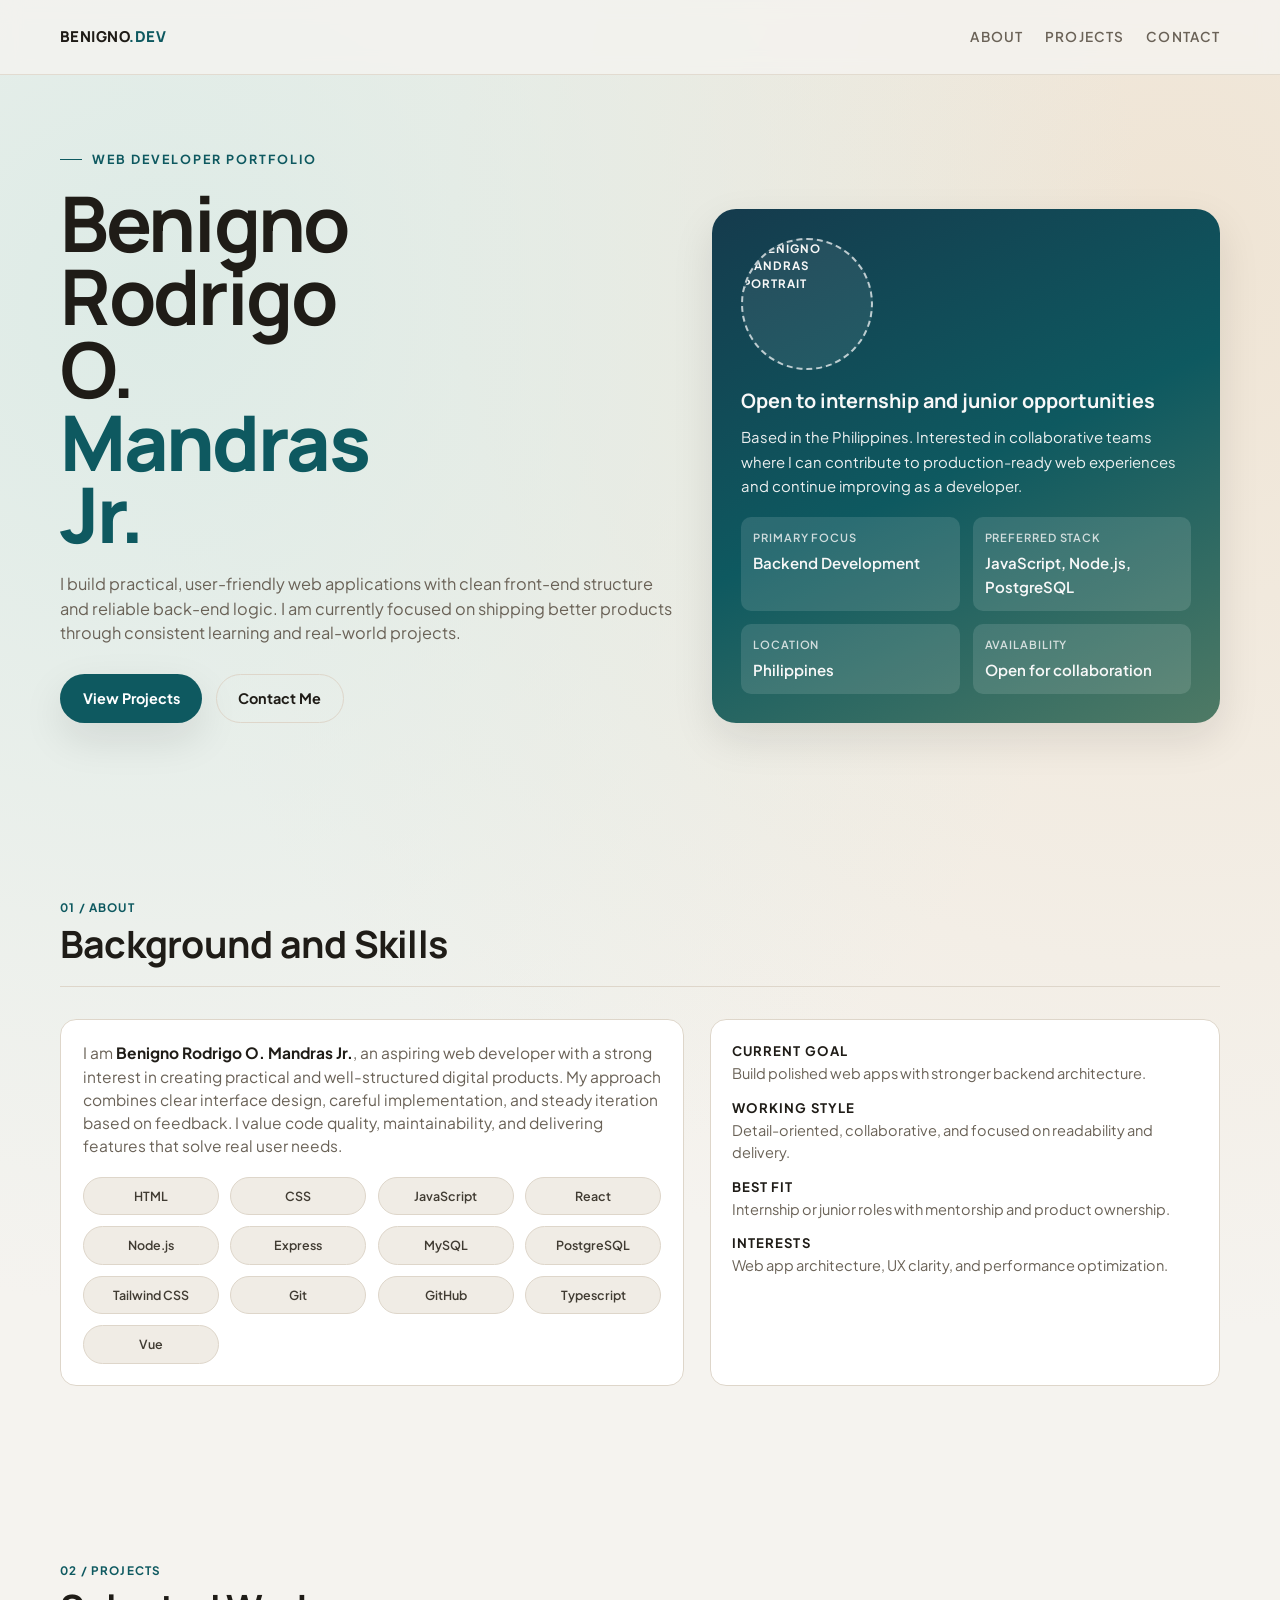
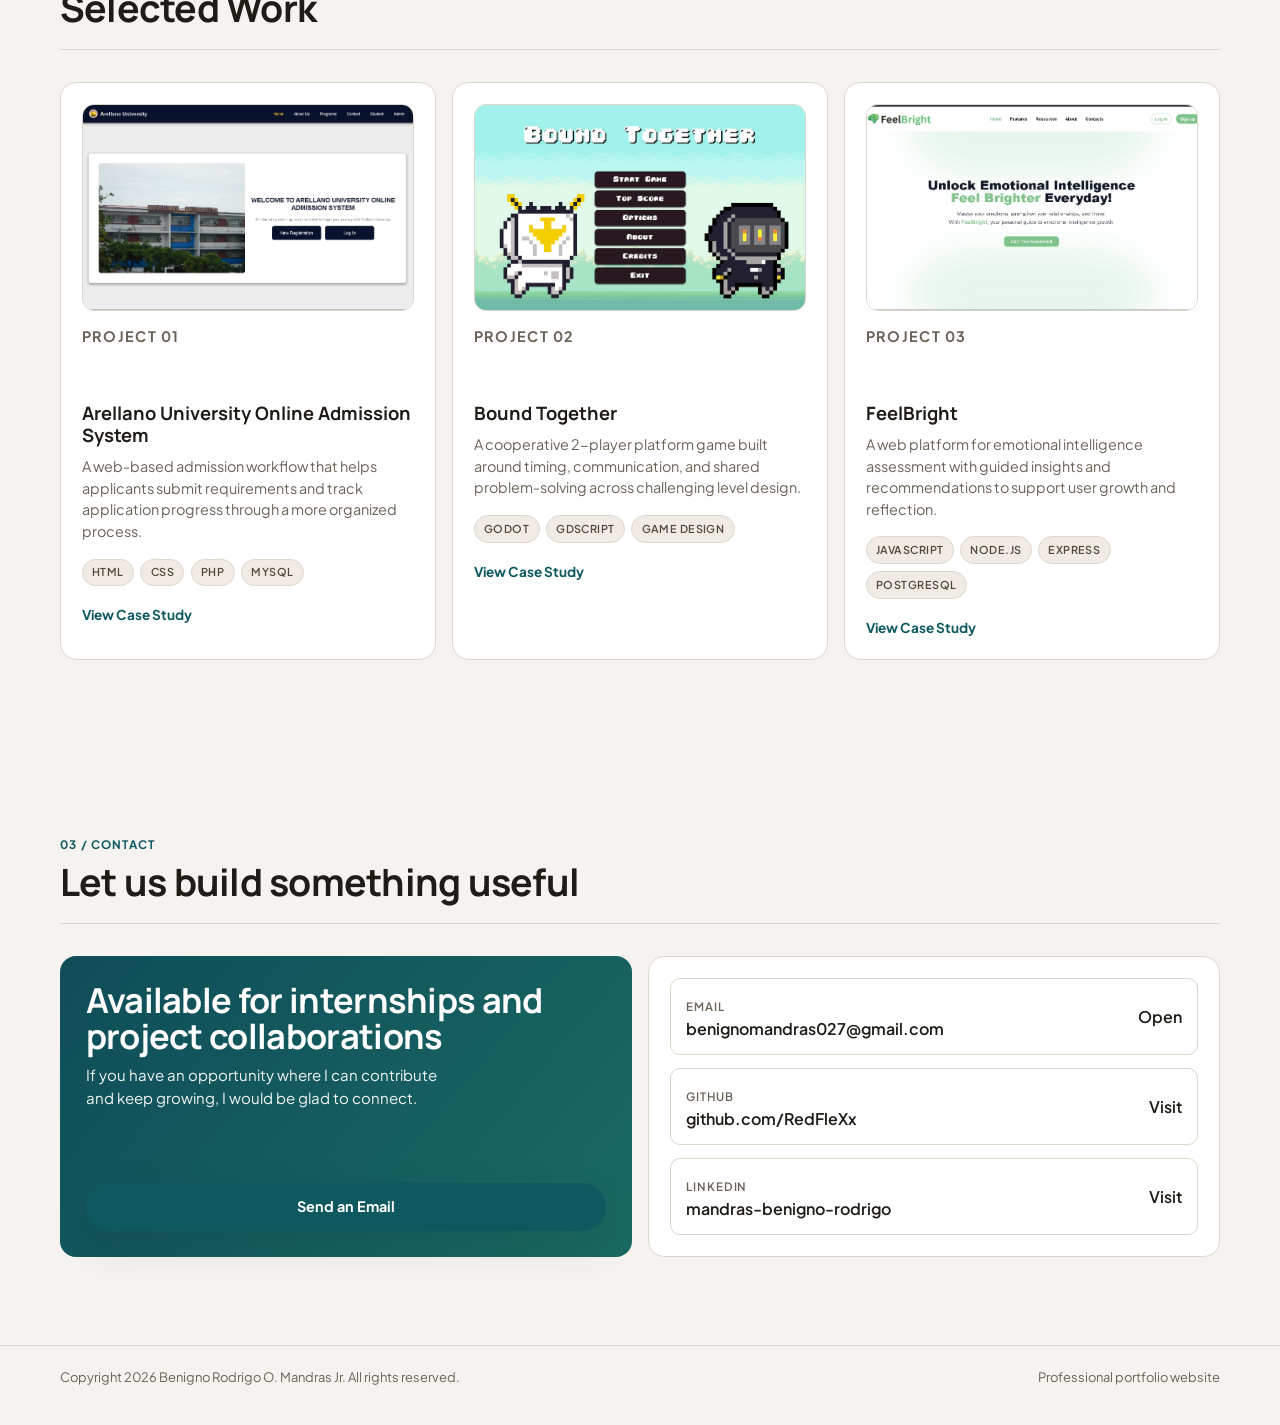
==== commit d2776c2d: "refactor and update" ====
--- a/index.html
+++ b/index.html
@@ -7,605 +7,7 @@
   <link rel="preconnect" href="https://fonts.googleapis.com">
   <link rel="preconnect" href="https://fonts.gstatic.com" crossorigin>
   <link href="https://fonts.googleapis.com/css2?family=Manrope:wght@400;500;600;700;800&family=Plus+Jakarta+Sans:wght@400;500;600;700&display=swap" rel="stylesheet">
-  <style>
-    * {
-      box-sizing: border-box;
-      margin: 0;
-      padding: 0;
-    }
-
-    :root {
-      --bg: #f5f3ef;
-      --surface: #ffffff;
-      --surface-soft: #f0ece5;
-      --ink: #1f1c17;
-      --ink-muted: #6a6257;
-      --line: #ded6ca;
-      --brand: #0e5960;
-      --brand-strong: #0b484e;
-      --radius-lg: 24px;
-      --radius-md: 16px;
-      --radius-sm: 10px;
-      --shadow: 0 16px 42px rgba(23, 23, 19, 0.1);
-      --max-width: 1160px;
-    }
-
-    html {
-      scroll-behavior: smooth;
-    }
-
-    body {
-      background:
-        radial-gradient(circle at 12% 10%, #ddebe6 0, transparent 34%),
-        radial-gradient(circle at 92% 8%, #efe4d4 0, transparent 36%),
-        var(--bg);
-      color: var(--ink);
-      font-family: "Plus Jakarta Sans", sans-serif;
-      line-height: 1.5;
-      min-height: 100vh;
-    }
-
-    .container {
-      width: min(100% - 2.2rem, var(--max-width));
-      margin-inline: auto;
-    }
-
-    .topbar {
-      position: sticky;
-      top: 0;
-      z-index: 50;
-      backdrop-filter: blur(10px);
-      background: rgba(245, 243, 239, 0.82);
-      border-bottom: 1px solid rgba(222, 214, 202, 0.85);
-    }
-
-    .topbar-inner {
-      min-height: 74px;
-      display: flex;
-      align-items: center;
-      justify-content: space-between;
-      gap: 1rem;
-    }
-
-    .brand {
-      text-decoration: none;
-      color: var(--ink);
-      font-family: Manrope, sans-serif;
-      font-weight: 800;
-      letter-spacing: 0.03em;
-      text-transform: uppercase;
-      font-size: 0.94rem;
-    }
-
-    .brand span {
-      color: var(--brand);
-    }
-
-    .nav {
-      display: flex;
-      gap: 1.4rem;
-      flex-wrap: wrap;
-      justify-content: flex-end;
-    }
-
-    .nav a {
-      color: var(--ink-muted);
-      text-decoration: none;
-      font-size: 0.85rem;
-      font-weight: 600;
-      text-transform: uppercase;
-      letter-spacing: 0.08em;
-      transition: color 180ms ease;
-    }
-
-    .nav a:hover,
-    .nav a.active {
-      color: var(--brand);
-    }
-
-    section {
-      padding-block: 5.5rem;
-    }
-
-    .hero {
-      display: grid;
-      grid-template-columns: 1.1fr 0.9fr;
-      gap: 2rem;
-      align-items: end;
-      padding-top: 4.2rem;
-    }
-
-    .eyebrow {
-      display: inline-flex;
-      align-items: center;
-      gap: 0.6rem;
-      color: var(--brand);
-      font-size: 0.78rem;
-      font-weight: 700;
-      letter-spacing: 0.16em;
-      text-transform: uppercase;
-      margin-bottom: 1.1rem;
-    }
-
-    .eyebrow::before {
-      content: "";
-      width: 22px;
-      height: 1px;
-      background: var(--brand);
-    }
-
-    h1 {
-      font-family: Manrope, sans-serif;
-      font-size: clamp(2.2rem, 6.7vw, 4.8rem);
-      line-height: 0.95;
-      letter-spacing: -0.03em;
-      margin-bottom: 1.3rem;
-    }
-
-    .hero-title-block {
-      max-width: 16ch;
-    }
-
-    .hero-title-block strong {
-      color: var(--brand);
-      font-weight: 800;
-    }
-
-    .hero-lead {
-      color: var(--ink-muted);
-      max-width: 58ch;
-      font-size: 1.02rem;
-      margin-bottom: 1.8rem;
-    }
-
-    .hero-actions {
-      display: flex;
-      gap: 0.85rem;
-      flex-wrap: wrap;
-    }
-
-    .btn {
-      border: 1px solid transparent;
-      border-radius: 999px;
-      padding: 0.78rem 1.35rem;
-      text-decoration: none;
-      font-weight: 700;
-      font-size: 0.9rem;
-      transition: transform 180ms ease, background-color 180ms ease, color 180ms ease;
-      display: inline-flex;
-      align-items: center;
-      justify-content: center;
-      gap: 0.45rem;
-    }
-
-    .btn-primary {
-      background: var(--brand);
-      color: #fff;
-      box-shadow: var(--shadow);
-    }
-
-    .btn-primary:hover {
-      background: var(--brand-strong);
-      transform: translateY(-1px);
-    }
-
-    .btn-ghost {
-      color: var(--ink);
-      border-color: var(--line);
-      background: transparent;
-    }
-
-    .btn-ghost:hover {
-      background: var(--surface-soft);
-    }
-
-    .hero-card {
-      background: linear-gradient(155deg, #153b4d, #0e5960 50%, #4f7a65);
-      color: #f8f8f8;
-      border-radius: var(--radius-lg);
-      padding: 1.8rem;
-      box-shadow: var(--shadow);
-      animation: riseIn 700ms ease both;
-    }
-
-    .hero-card h2 {
-      font-family: Manrope, sans-serif;
-      font-size: 1.24rem;
-      margin-bottom: 0.6rem;
-      font-weight: 700;
-    }
-
-    .hero-card p {
-      font-size: 0.93rem;
-      line-height: 1.65;
-      opacity: 0.95;
-      margin-bottom: 1.1rem;
-    }
-
-    .profile-placeholder {
-      width: 132px;
-      aspect-ratio: 1;
-      border-radius: 50%;
-      border: 2px dashed rgba(255, 255, 255, 0.7);
-      display: grid;
-      place-items: center;
-      font-size: 0.72rem;
-      font-weight: 700;
-      letter-spacing: 0.08em;
-      text-transform: uppercase;
-      margin-bottom: 1rem;
-      background: rgba(255, 255, 255, 0.08);
-    }
-
-    .hero-meta {
-      display: grid;
-      grid-template-columns: repeat(2, minmax(0, 1fr));
-      gap: 0.8rem;
-    }
-
-    .hero-meta-item {
-      padding: 0.75rem;
-      border-radius: var(--radius-sm);
-      background: rgba(255, 255, 255, 0.12);
-    }
-
-    .hero-meta-label {
-      display: block;
-      font-size: 0.7rem;
-      opacity: 0.8;
-      text-transform: uppercase;
-      letter-spacing: 0.08em;
-      margin-bottom: 0.35rem;
-      font-weight: 600;
-    }
-
-    .hero-meta-value {
-      font-size: 0.94rem;
-      font-weight: 600;
-    }
-
-    .section-head {
-      display: flex;
-      align-items: baseline;
-      justify-content: space-between;
-      gap: 1rem;
-      margin-bottom: 2rem;
-      border-bottom: 1px solid var(--line);
-      padding-bottom: 0.8rem;
-    }
-
-    .section-kicker {
-      text-transform: uppercase;
-      letter-spacing: 0.1em;
-      color: var(--brand);
-      font-size: 0.73rem;
-      font-weight: 700;
-    }
-
-    .section-title {
-      font-family: Manrope, sans-serif;
-      font-size: clamp(1.52rem, 4.2vw, 2.35rem);
-      letter-spacing: -0.02em;
-    }
-
-    .about-layout {
-      display: grid;
-      grid-template-columns: 1.1fr 0.9fr;
-      gap: 1.6rem;
-    }
-
-    .panel {
-      background: var(--surface);
-      border: 1px solid var(--line);
-      border-radius: var(--radius-md);
-      padding: 1.35rem;
-    }
-
-    .about-text {
-      color: var(--ink-muted);
-      font-size: 0.97rem;
-    }
-
-    .about-text strong {
-      color: var(--ink);
-    }
-
-    .detail-list {
-      list-style: none;
-      display: grid;
-      gap: 0.8rem;
-      color: var(--ink-muted);
-      font-size: 0.91rem;
-    }
-
-    .detail-list strong {
-      color: var(--ink);
-      font-size: 0.82rem;
-      text-transform: uppercase;
-      letter-spacing: 0.08em;
-      display: block;
-      margin-bottom: 0.15rem;
-    }
-
-    .skills {
-      display: grid;
-      grid-template-columns: repeat(4, minmax(0, 1fr));
-      gap: 0.7rem;
-      margin-top: 1.2rem;
-    }
-
-    .skill-pill {
-      text-align: center;
-      border: 1px solid var(--line);
-      border-radius: 999px;
-      padding: 0.55rem 0.8rem;
-      font-size: 0.78rem;
-      font-weight: 600;
-      background: var(--surface-soft);
-      color: #403b32;
-    }
-
-    .projects-grid {
-      display: grid;
-      grid-template-columns: repeat(3, minmax(0, 1fr));
-      gap: 1rem;
-    }
-
-    .project-card {
-      background: var(--surface);
-      border: 1px solid var(--line);
-      border-radius: var(--radius-md);
-      padding: 1.3rem;
-      transition: transform 220ms ease, box-shadow 220ms ease;
-      animation: riseIn 700ms ease both;
-    }
-
-    .project-card:nth-child(2) {
-      animation-delay: 100ms;
-    }
-
-    .project-card:nth-child(3) {
-      animation-delay: 200ms;
-    }
-
-    .project-card:hover {
-      transform: translateY(-4px);
-      box-shadow: var(--shadow);
-    }
-
-    .project-index {
-      color: var(--brand);
-      font-size: 0.72rem;
-      letter-spacing: 0.09em;
-      text-transform: uppercase;
-      font-weight: 700;
-      margin-bottom: 0.55rem;
-    }
-
-    .project-card h3 {
-      font-family: Manrope, sans-serif;
-      font-size: 1.15rem;
-      line-height: 1.2;
-      margin-bottom: 0.6rem;
-    }
-
-    .project-card p {
-      color: var(--ink-muted);
-      font-size: 0.9rem;
-      margin-bottom: 1rem;
-      min-height: 4.2em;
-    }
-
-    .project-image {
-      margin-bottom: 0.9rem;
-      border: 1px solid var(--line);
-      border-radius: 12px;
-      overflow: hidden;
-      background: var(--surface-soft);
-      aspect-ratio: 16 / 10;
-      display: grid;
-      place-items: center;
-      color: var(--ink-muted);
-      font-size: 0.78rem;
-      text-transform: uppercase;
-      letter-spacing: 0.08em;
-      font-weight: 600;
-    }
-
-    .project-image img {
-      width: 100%;
-      height: 100%;
-      object-fit: cover;
-      display: block;
-    }
-
-    .project-actions {
-      margin-top: 1rem;
-    }
-
-    .text-link {
-      color: var(--brand);
-      font-weight: 700;
-      text-decoration: none;
-      font-size: 0.85rem;
-    }
-
-    .text-link:hover {
-      text-decoration: underline;
-    }
-
-    .tags {
-      display: flex;
-      flex-wrap: wrap;
-      gap: 0.4rem;
-    }
-
-    .tag {
-      padding: 0.3rem 0.58rem;
-      border: 1px solid var(--line);
-      border-radius: 999px;
-      font-size: 0.68rem;
-      letter-spacing: 0.04em;
-      text-transform: uppercase;
-      color: #524a3f;
-      background: var(--surface-soft);
-      font-weight: 600;
-    }
-
-    .contact-wrap {
-      display: grid;
-      grid-template-columns: 1fr 1fr;
-      gap: 1rem;
-      align-items: stretch;
-    }
-
-    .cta-box {
-      background: linear-gradient(130deg, #0f4d59, #1a6a63);
-      color: #fdfdfd;
-      border-radius: var(--radius-md);
-      padding: 1.6rem;
-      display: flex;
-      flex-direction: column;
-      justify-content: space-between;
-      min-height: 220px;
-    }
-
-    .cta-box h3 {
-      font-family: Manrope, sans-serif;
-      font-size: clamp(1.4rem, 4vw, 2.15rem);
-      line-height: 1.05;
-      margin-bottom: 0.65rem;
-      letter-spacing: -0.02em;
-    }
-
-    .cta-box p {
-      font-size: 0.94rem;
-      opacity: 0.95;
-      max-width: 34ch;
-    }
-
-    .contact-panel {
-      background: var(--surface);
-      border: 1px solid var(--line);
-      border-radius: var(--radius-md);
-      padding: 1.3rem;
-      display: grid;
-      gap: 0.8rem;
-    }
-
-    .contact-link {
-      text-decoration: none;
-      color: var(--ink);
-      border: 1px solid var(--line);
-      border-radius: var(--radius-sm);
-      padding: 0.85rem 0.95rem;
-      font-weight: 600;
-      transition: border-color 160ms ease, background-color 160ms ease;
-      display: flex;
-      align-items: center;
-      justify-content: space-between;
-      gap: 0.6rem;
-    }
-
-    .contact-link small {
-      color: var(--ink-muted);
-      font-size: 0.72rem;
-      text-transform: uppercase;
-      letter-spacing: 0.08em;
-    }
-
-    .contact-link:hover {
-      border-color: #bdb2a3;
-      background: var(--surface-soft);
-    }
-
-    footer {
-      border-top: 1px solid var(--line);
-      padding: 1.4rem 0 2.3rem;
-      color: var(--ink-muted);
-      font-size: 0.81rem;
-    }
-
-    .footer-inner {
-      display: flex;
-      justify-content: space-between;
-      align-items: center;
-      gap: 1rem;
-      flex-wrap: wrap;
-    }
-
-    .reveal {
-      opacity: 0;
-      transform: translateY(14px);
-      transition: opacity 480ms ease, transform 480ms ease;
-    }
-
-    .reveal.show {
-      opacity: 1;
-      transform: translateY(0);
-    }
-
-    @keyframes riseIn {
-      from {
-        opacity: 0;
-        transform: translateY(12px);
-      }
-      to {
-        opacity: 1;
-        transform: translateY(0);
-      }
-    }
-
-    @media (max-width: 1024px) {
-      .hero,
-      .about-layout,
-      .contact-wrap {
-        grid-template-columns: 1fr;
-      }
-
-      .projects-grid {
-        grid-template-columns: repeat(2, minmax(0, 1fr));
-      }
-
-      .hero-title-block {
-        max-width: none;
-      }
-    }
-
-    @media (max-width: 720px) {
-      section {
-        padding-block: 4.2rem;
-      }
-
-      .topbar-inner {
-        min-height: 68px;
-      }
-
-      .nav {
-        gap: 0.8rem;
-      }
-
-      .nav a {
-        font-size: 0.72rem;
-      }
-
-      .projects-grid {
-        grid-template-columns: 1fr;
-      }
-
-      .skills {
-        grid-template-columns: repeat(2, minmax(0, 1fr));
-      }
-
-      .hero-card,
-      .panel,
-      .project-card,
-      .contact-panel,
-      .cta-box {
-        padding: 1.1rem;
-      }
-    }
-  </style>
+  <link rel="stylesheet" href="styles.css">
 </head>
 <body>
   <header class="topbar">
@@ -637,15 +39,14 @@
       </div>
 
       <aside class="hero-card" aria-label="Professional summary card">
-        <div class="profile-placeholder" aria-label="Profile image placeholder">Your Photo</div>
-        <h2>Open to internship and junior opportunities</h2>
+<div class="profile-placeholder"> <img src="me.jpg" alt="Benigno Mandras portrait" class="profile-photo"> </div>        <h2>Open to internship and junior opportunities</h2>
         <p>
           Based in the Philippines. Interested in collaborative teams where I can contribute to production-ready web experiences and continue improving as a developer.
         </p>
         <div class="hero-meta">
           <div class="hero-meta-item">
             <span class="hero-meta-label">Primary Focus</span>
-            <span class="hero-meta-value">Full-Stack Web Development</span>
+            <span class="hero-meta-value">Backend Development</span>
           </div>
           <div class="hero-meta-item">
             <span class="hero-meta-label">Preferred Stack</span>
@@ -691,7 +92,8 @@
             <span class="skill-pill">Tailwind CSS</span>
             <span class="skill-pill">Git</span>
             <span class="skill-pill">GitHub</span>
-            <span class="skill-pill">Figma</span>
+            <span class="skill-pill">Typescript</span>
+            <span class="skill-pill">Vue</span>
           </div>
         </article>
 
@@ -843,35 +245,6 @@
     </div>
   </footer>
 
-  <script>
-    const revealNodes = document.querySelectorAll(".reveal");
-    const observer = new IntersectionObserver((entries) => {
-      entries.forEach((entry) => {
-        if (entry.isIntersecting) {
-          entry.target.classList.add("show");
-          observer.unobserve(entry.target);
-        }
-      });
-    }, { threshold: 0.18 });
-
-    revealNodes.forEach((node) => observer.observe(node));
-
-    const sections = document.querySelectorAll("main section");
-    const navLinks = document.querySelectorAll(".nav a");
-
-    window.addEventListener("scroll", () => {
-      let current = "";
-      sections.forEach((section) => {
-        const top = section.offsetTop - 120;
-        if (window.scrollY >= top) {
-          current = section.id;
-        }
-      });
-
-      navLinks.forEach((link) => {
-        link.classList.toggle("active", link.getAttribute("href") === `#${current}`);
-      });
-    });
-  </script>
+  <script src="script.js"></script>
 </body>
 </html>
--- a/styles.css
+++ b/styles.css
@@ -0,0 +1,604 @@
+* {
+  box-sizing: border-box;
+  margin: 0;
+  padding: 0;
+}
+.profile-photo {
+width: 100%;
+height: 100%;
+object-fit: cover;
+border-radius: 50%;
+display: block;
+}
+
+:root {
+  --bg: #f5f3ef;
+  --surface: #ffffff;
+  --surface-soft: #f0ece5;
+  --ink: #1f1c17;
+  --ink-muted: #6a6257;
+  --line: #ded6ca;
+  --brand: #0e5960;
+  --brand-strong: #0b484e;
+  --radius-lg: 24px;
+  --radius-md: 16px;
+  --radius-sm: 10px;
+  --shadow: 0 16px 42px rgba(23, 23, 19, 0.1);
+  --max-width: 1160px;
+}
+
+html {
+  scroll-behavior: smooth;
+}
+
+body {
+  background:
+    radial-gradient(circle at 12% 10%, #ddebe6 0, transparent 34%),
+    radial-gradient(circle at 92% 8%, #efe4d4 0, transparent 36%),
+    var(--bg);
+  color: var(--ink);
+  font-family: "Plus Jakarta Sans", sans-serif;
+  line-height: 1.5;
+  min-height: 100vh;
+}
+
+.container {
+  width: min(100% - 2.2rem, var(--max-width));
+  margin-inline: auto;
+}
+
+.topbar {
+  position: sticky;
+  top: 0;
+  z-index: 50;
+  backdrop-filter: blur(10px);
+  background: rgba(245, 243, 239, 0.82);
+  border-bottom: 1px solid rgba(222, 214, 202, 0.85);
+}
+
+.topbar-inner {
+  min-height: 74px;
+  display: flex;
+  align-items: center;
+  justify-content: space-between;
+  gap: 1rem;
+}
+
+.brand {
+  text-decoration: none;
+  color: var(--ink);
+  font-family: Manrope, sans-serif;
+  font-weight: 800;
+  letter-spacing: 0.03em;
+  text-transform: uppercase;
+  font-size: 0.94rem;
+}
+
+.brand span {
+  color: var(--brand);
+}
+
+.nav {
+  display: flex;
+  gap: 1.4rem;
+  flex-wrap: wrap;
+  justify-content: flex-end;
+}
+
+.nav a {
+  color: var(--ink-muted);
+  text-decoration: none;
+  font-size: 0.85rem;
+  font-weight: 600;
+  text-transform: uppercase;
+  letter-spacing: 0.08em;
+  transition: color 180ms ease;
+}
+
+.nav a:hover,
+.nav a.active {
+  color: var(--brand);
+}
+
+section {
+  padding-block: 5.5rem;
+}
+
+.hero {
+  display: grid;
+  grid-template-columns: 1.1fr 0.9fr;
+  gap: 2rem;
+  align-items: end;
+  padding-top: 4.2rem;
+}
+
+.eyebrow {
+  display: inline-flex;
+  align-items: center;
+  gap: 0.6rem;
+  color: var(--brand);
+  font-size: 0.78rem;
+  font-weight: 700;
+  letter-spacing: 0.16em;
+  text-transform: uppercase;
+  margin-bottom: 1.1rem;
+}
+
+.eyebrow::before {
+  content: "";
+  width: 22px;
+  height: 1px;
+  background: var(--brand);
+}
+
+h1 {
+  font-family: Manrope, sans-serif;
+  font-size: clamp(2.2rem, 6.7vw, 4.8rem);
+  line-height: 0.95;
+  letter-spacing: -0.03em;
+  margin-bottom: 1.3rem;
+}
+
+.hero-title-block {
+  max-width: 16ch;
+}
+
+.hero-title-block strong {
+  color: var(--brand);
+  font-weight: 800;
+}
+
+.hero-lead {
+  color: var(--ink-muted);
+  max-width: 58ch;
+  font-size: 1.02rem;
+  margin-bottom: 1.8rem;
+}
+
+.hero-actions {
+  display: flex;
+  gap: 0.85rem;
+  flex-wrap: wrap;
+}
+
+.btn {
+  border: 1px solid transparent;
+  border-radius: 999px;
+  padding: 0.78rem 1.35rem;
+  text-decoration: none;
+  font-weight: 700;
+  font-size: 0.9rem;
+  transition: transform 180ms ease, background-color 180ms ease, color 180ms ease;
+  display: inline-flex;
+  align-items: center;
+  justify-content: center;
+  gap: 0.45rem;
+}
+
+.btn-primary {
+  background: var(--brand);
+  color: #fff;
+  box-shadow: var(--shadow);
+}
+
+.btn-primary:hover {
+  background: var(--brand-strong);
+  transform: translateY(-1px);
+}
+
+.btn-ghost {
+  color: var(--ink);
+  border-color: var(--line);
+  background: transparent;
+}
+
+.btn-ghost:hover {
+  background: var(--surface-soft);
+}
+
+.hero-card {
+  background: linear-gradient(155deg, #153b4d, #0e5960 50%, #4f7a65);
+  color: #f8f8f8;
+  border-radius: var(--radius-lg);
+  padding: 1.8rem;
+  box-shadow: var(--shadow);
+  animation: riseIn 700ms ease both;
+}
+
+.hero-card h2 {
+  font-family: Manrope, sans-serif;
+  font-size: 1.24rem;
+  margin-bottom: 0.6rem;
+  font-weight: 700;
+}
+
+.hero-card p {
+  font-size: 0.93rem;
+  line-height: 1.65;
+  opacity: 0.95;
+  margin-bottom: 1.1rem;
+}
+
+.profile-placeholder {
+  width: 132px;
+  aspect-ratio: 1;
+  border-radius: 50%;
+  border: 2px dashed rgba(255, 255, 255, 0.7);
+  display: grid;
+  place-items: center;
+  font-size: 0.72rem;
+  font-weight: 700;
+  letter-spacing: 0.08em;
+  text-transform: uppercase;
+  margin-bottom: 1rem;
+  background: rgba(255, 255, 255, 0.08);
+}
+
+.hero-meta {
+  display: grid;
+  grid-template-columns: repeat(2, minmax(0, 1fr));
+  gap: 0.8rem;
+}
+
+.hero-meta-item {
+  padding: 0.75rem;
+  border-radius: var(--radius-sm);
+  background: rgba(255, 255, 255, 0.12);
+}
+
+.hero-meta-label {
+  display: block;
+  font-size: 0.7rem;
+  opacity: 0.8;
+  text-transform: uppercase;
+  letter-spacing: 0.08em;
+  margin-bottom: 0.35rem;
+  font-weight: 600;
+}
+
+.hero-meta-value {
+  font-size: 0.94rem;
+  font-weight: 600;
+}
+
+.section-head {
+  display: flex;
+  align-items: baseline;
+  justify-content: space-between;
+  gap: 1rem;
+  margin-bottom: 2rem;
+  border-bottom: 1px solid var(--line);
+  padding-bottom: 0.8rem;
+}
+
+.section-kicker {
+  text-transform: uppercase;
+  letter-spacing: 0.1em;
+  color: var(--brand);
+  font-size: 0.73rem;
+  font-weight: 700;
+}
+
+.section-title {
+  font-family: Manrope, sans-serif;
+  font-size: clamp(1.52rem, 4.2vw, 2.35rem);
+  letter-spacing: -0.02em;
+}
+
+.about-layout {
+  display: grid;
+  grid-template-columns: 1.1fr 0.9fr;
+  gap: 1.6rem;
+}
+
+.panel {
+  background: var(--surface);
+  border: 1px solid var(--line);
+  border-radius: var(--radius-md);
+  padding: 1.35rem;
+}
+
+.about-text {
+  color: var(--ink-muted);
+  font-size: 0.97rem;
+}
+
+.about-text strong {
+  color: var(--ink);
+}
+
+.detail-list {
+  list-style: none;
+  display: grid;
+  gap: 0.8rem;
+  color: var(--ink-muted);
+  font-size: 0.91rem;
+}
+
+.detail-list strong {
+  color: var(--ink);
+  font-size: 0.82rem;
+  text-transform: uppercase;
+  letter-spacing: 0.08em;
+  display: block;
+  margin-bottom: 0.15rem;
+}
+
+.skills {
+  display: grid;
+  grid-template-columns: repeat(4, minmax(0, 1fr));
+  gap: 0.7rem;
+  margin-top: 1.2rem;
+}
+
+.skill-pill {
+  text-align: center;
+  border: 1px solid var(--line);
+  border-radius: 999px;
+  padding: 0.55rem 0.8rem;
+  font-size: 0.78rem;
+  font-weight: 600;
+  background: var(--surface-soft);
+  color: #403b32;
+}
+
+.projects-grid {
+  display: grid;
+  grid-template-columns: repeat(3, minmax(0, 1fr));
+  gap: 1rem;
+}
+
+.project-card {
+  background: var(--surface);
+  border: 1px solid var(--line);
+  border-radius: var(--radius-md);
+  padding: 1.3rem;
+  transition: transform 220ms ease, box-shadow 220ms ease;
+  animation: riseIn 700ms ease both;
+}
+
+.project-card:nth-child(2) {
+  animation-delay: 100ms;
+}
+
+.project-card:nth-child(3) {
+  animation-delay: 200ms;
+}
+
+.project-card:hover {
+  transform: translateY(-4px);
+  box-shadow: var(--shadow);
+}
+
+.project-index {
+  color: var(--brand);
+  font-size: 0.72rem;
+  letter-spacing: 0.09em;
+  text-transform: uppercase;
+  font-weight: 700;
+  margin-bottom: 0.55rem;
+}
+
+.project-card h3 {
+  font-family: Manrope, sans-serif;
+  font-size: 1.15rem;
+  line-height: 1.2;
+  margin-bottom: 0.6rem;
+}
+
+.project-card p {
+  color: var(--ink-muted);
+  font-size: 0.9rem;
+  margin-bottom: 1rem;
+  min-height: 4.2em;
+}
+
+.project-image {
+  margin-bottom: 0.9rem;
+  border: 1px solid var(--line);
+  border-radius: 12px;
+  overflow: hidden;
+  background: var(--surface-soft);
+  aspect-ratio: 16 / 10;
+  display: grid;
+  place-items: center;
+  color: var(--ink-muted);
+  font-size: 0.78rem;
+  text-transform: uppercase;
+  letter-spacing: 0.08em;
+  font-weight: 600;
+}
+
+.project-image img {
+  width: 100%;
+  height: 100%;
+  object-fit: cover;
+  display: block;
+}
+
+.project-actions {
+  margin-top: 1rem;
+}
+
+.text-link {
+  color: var(--brand);
+  font-weight: 700;
+  text-decoration: none;
+  font-size: 0.85rem;
+}
+
+.text-link:hover {
+  text-decoration: underline;
+}
+
+.tags {
+  display: flex;
+  flex-wrap: wrap;
+  gap: 0.4rem;
+}
+
+.tag {
+  padding: 0.3rem 0.58rem;
+  border: 1px solid var(--line);
+  border-radius: 999px;
+  font-size: 0.68rem;
+  letter-spacing: 0.04em;
+  text-transform: uppercase;
+  color: #524a3f;
+  background: var(--surface-soft);
+  font-weight: 600;
+}
+
+.contact-wrap {
+  display: grid;
+  grid-template-columns: 1fr 1fr;
+  gap: 1rem;
+  align-items: stretch;
+}
+
+.cta-box {
+  background: linear-gradient(130deg, #0f4d59, #1a6a63);
+  color: #fdfdfd;
+  border-radius: var(--radius-md);
+  padding: 1.6rem;
+  display: flex;
+  flex-direction: column;
+  justify-content: space-between;
+  min-height: 220px;
+}
+
+.cta-box h3 {
+  font-family: Manrope, sans-serif;
+  font-size: clamp(1.4rem, 4vw, 2.15rem);
+  line-height: 1.05;
+  margin-bottom: 0.65rem;
+  letter-spacing: -0.02em;
+}
+
+.cta-box p {
+  font-size: 0.94rem;
+  opacity: 0.95;
+  max-width: 34ch;
+}
+
+.contact-panel {
+  background: var(--surface);
+  border: 1px solid var(--line);
+  border-radius: var(--radius-md);
+  padding: 1.3rem;
+  display: grid;
+  gap: 0.8rem;
+}
+
+.contact-link {
+  text-decoration: none;
+  color: var(--ink);
+  border: 1px solid var(--line);
+  border-radius: var(--radius-sm);
+  padding: 0.85rem 0.95rem;
+  font-weight: 600;
+  transition: border-color 160ms ease, background-color 160ms ease;
+  display: flex;
+  align-items: center;
+  justify-content: space-between;
+  gap: 0.6rem;
+}
+
+.contact-link small {
+  color: var(--ink-muted);
+  font-size: 0.72rem;
+  text-transform: uppercase;
+  letter-spacing: 0.08em;
+}
+
+.contact-link:hover {
+  border-color: #bdb2a3;
+  background: var(--surface-soft);
+}
+
+footer {
+  border-top: 1px solid var(--line);
+  padding: 1.4rem 0 2.3rem;
+  color: var(--ink-muted);
+  font-size: 0.81rem;
+}
+
+.footer-inner {
+  display: flex;
+  justify-content: space-between;
+  align-items: center;
+  gap: 1rem;
+  flex-wrap: wrap;
+}
+
+.reveal {
+  opacity: 0;
+  transform: translateY(14px);
+  transition: opacity 480ms ease, transform 480ms ease;
+}
+
+.reveal.show {
+  opacity: 1;
+  transform: translateY(0);
+}
+
+@keyframes riseIn {
+  from {
+    opacity: 0;
+    transform: translateY(12px);
+  }
+  to {
+    opacity: 1;
+    transform: translateY(0);
+  }
+}
+
+@media (max-width: 1024px) {
+  .hero,
+  .about-layout,
+  .contact-wrap {
+    grid-template-columns: 1fr;
+  }
+
+  .projects-grid {
+    grid-template-columns: repeat(2, minmax(0, 1fr));
+  }
+
+  .hero-title-block {
+    max-width: none;
+  }
+}
+
+@media (max-width: 720px) {
+  section {
+    padding-block: 4.2rem;
+  }
+
+  .topbar-inner {
+    min-height: 68px;
+  }
+
+  .nav {
+    gap: 0.8rem;
+  }
+
+  .nav a {
+    font-size: 0.72rem;
+  }
+
+  .projects-grid {
+    grid-template-columns: 1fr;
+  }
+
+  .skills {
+    grid-template-columns: repeat(2, minmax(0, 1fr));
+  }
+
+  .hero-card,
+  .panel,
+  .project-card,
+  .contact-panel,
+  .cta-box {
+    padding: 1.1rem;
+  }
+}
